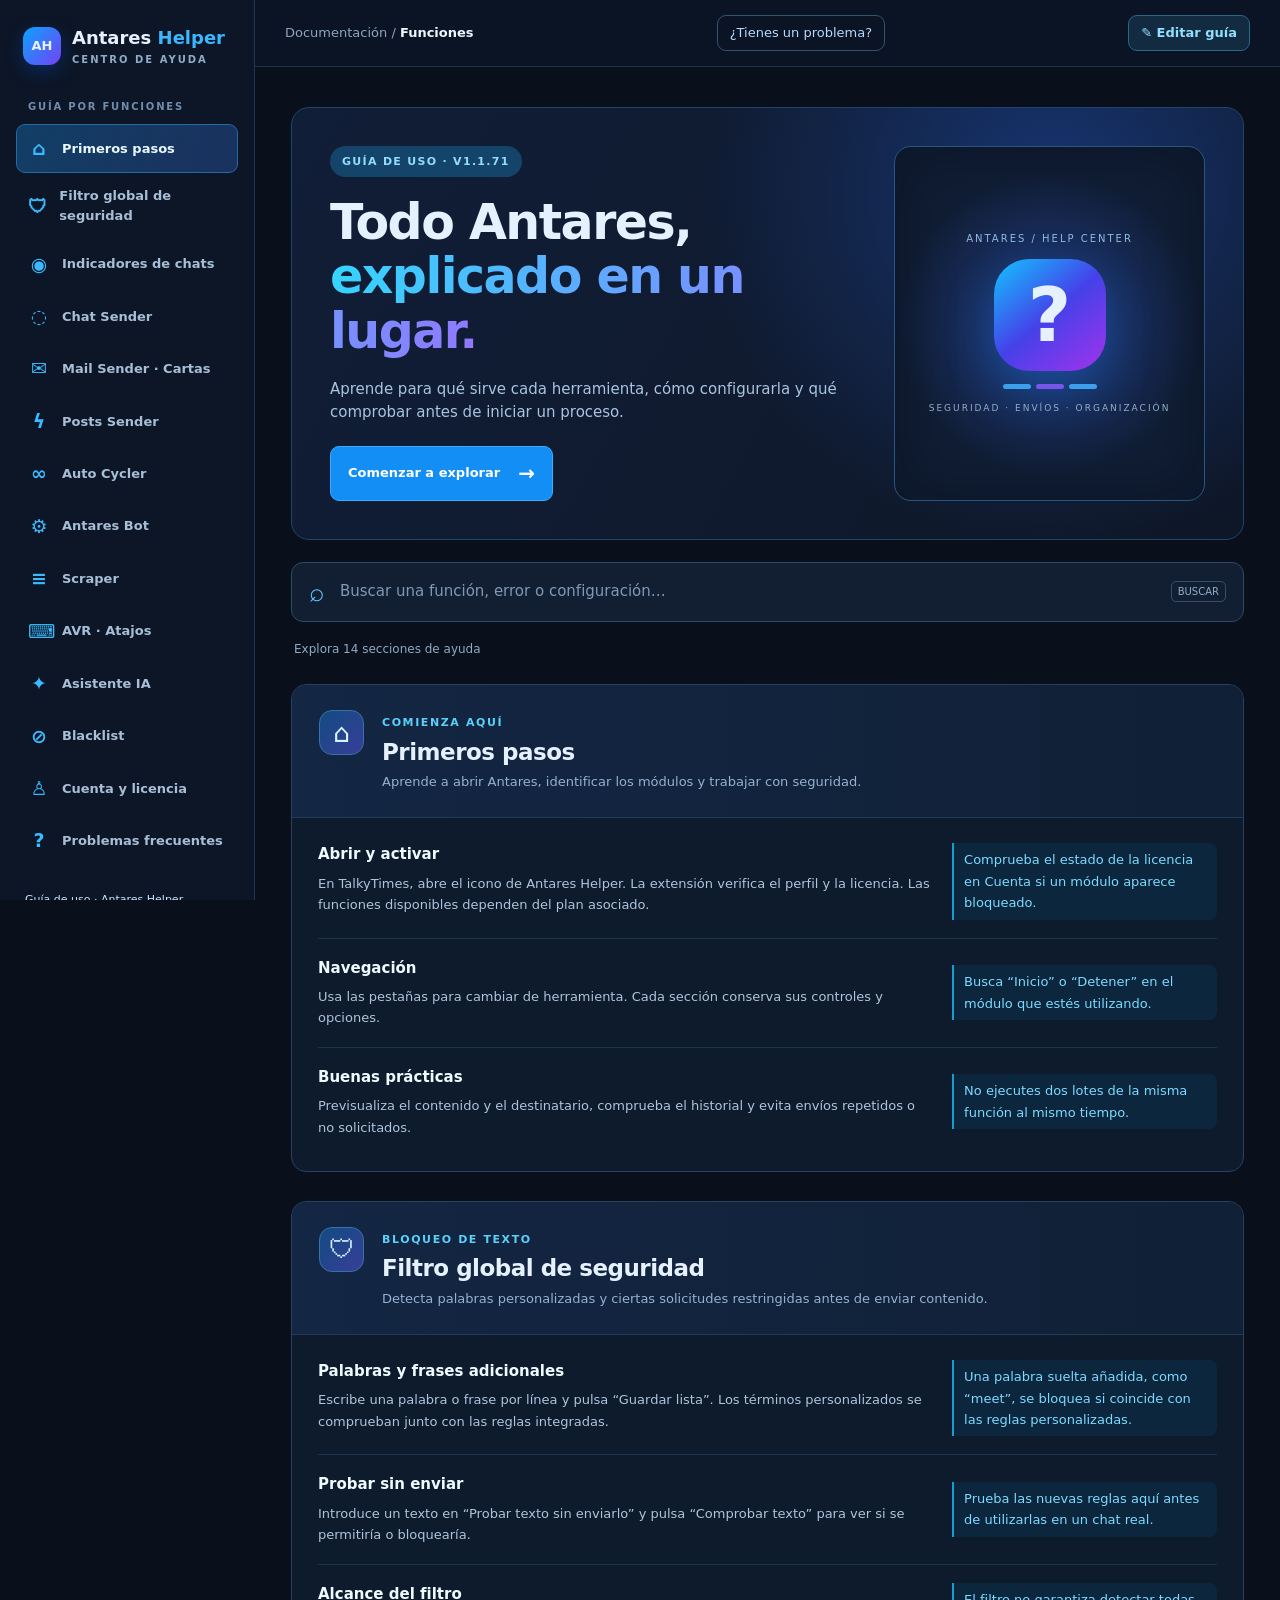
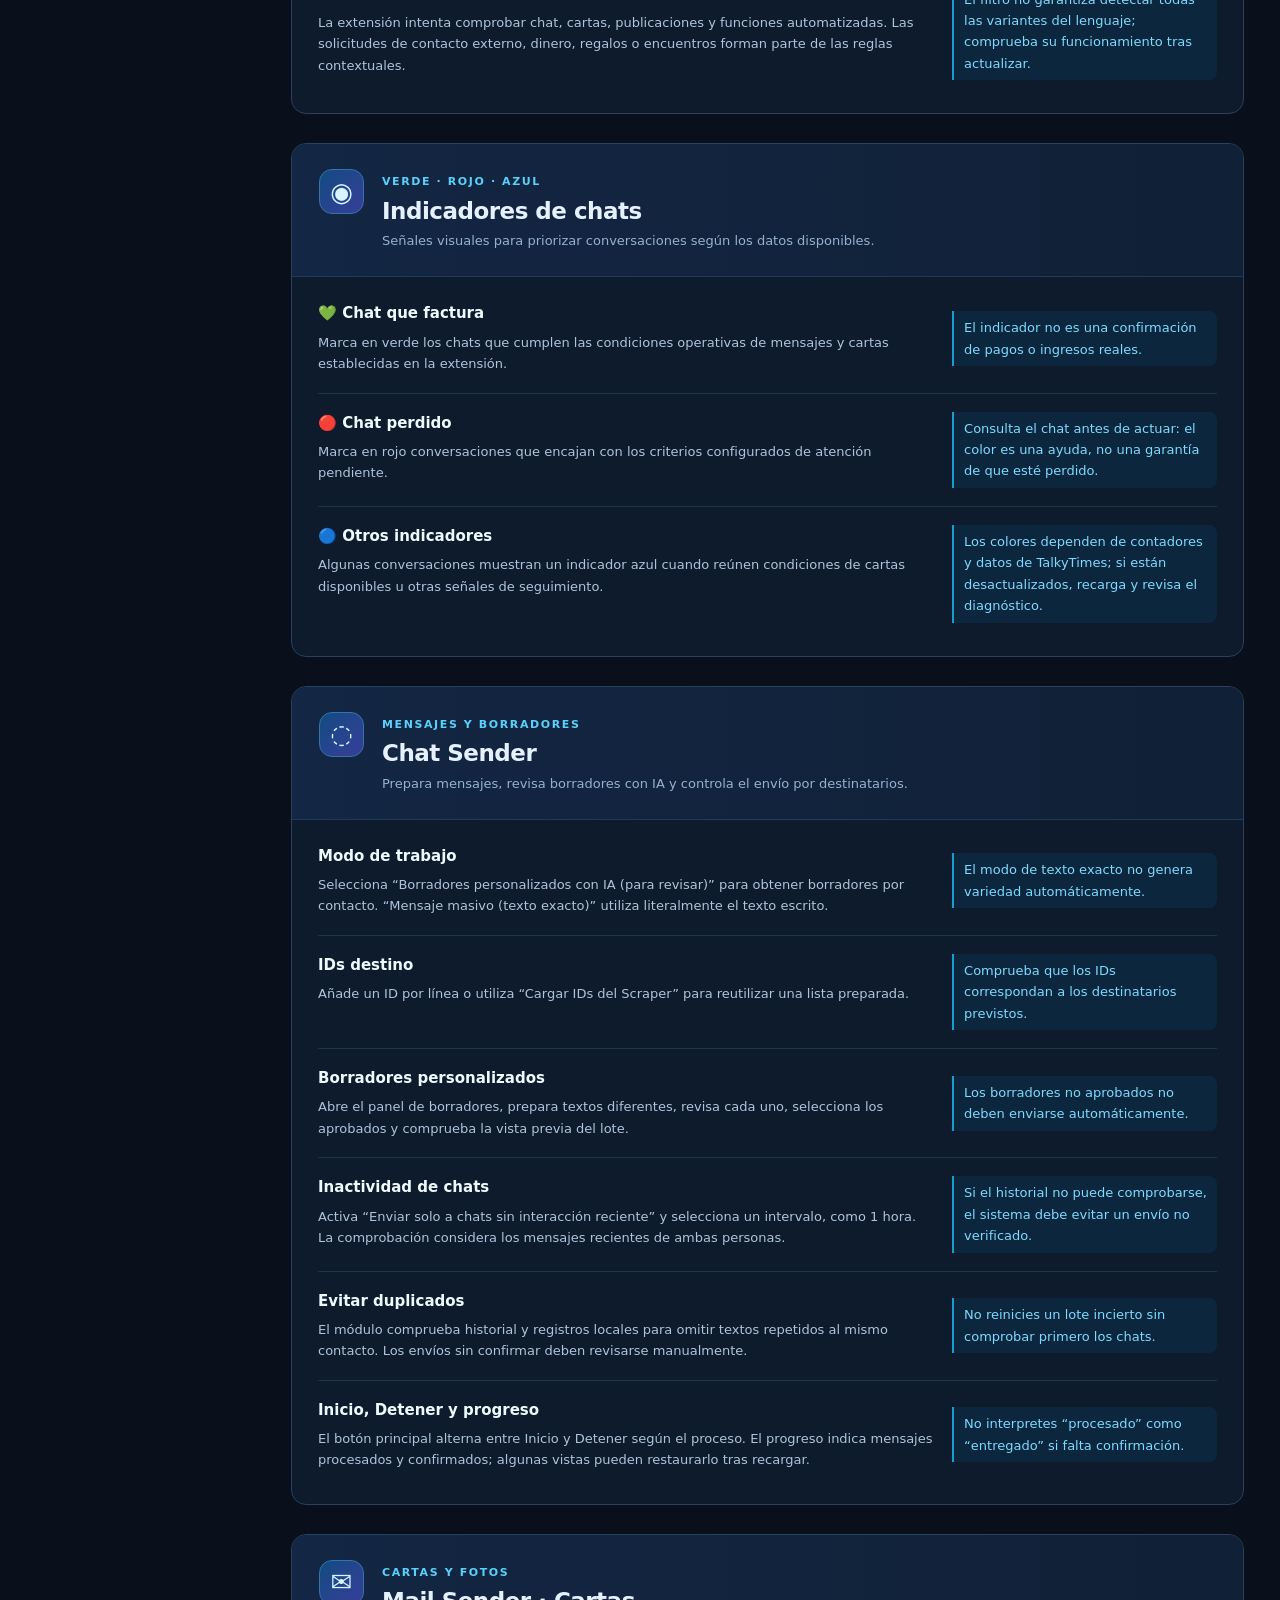
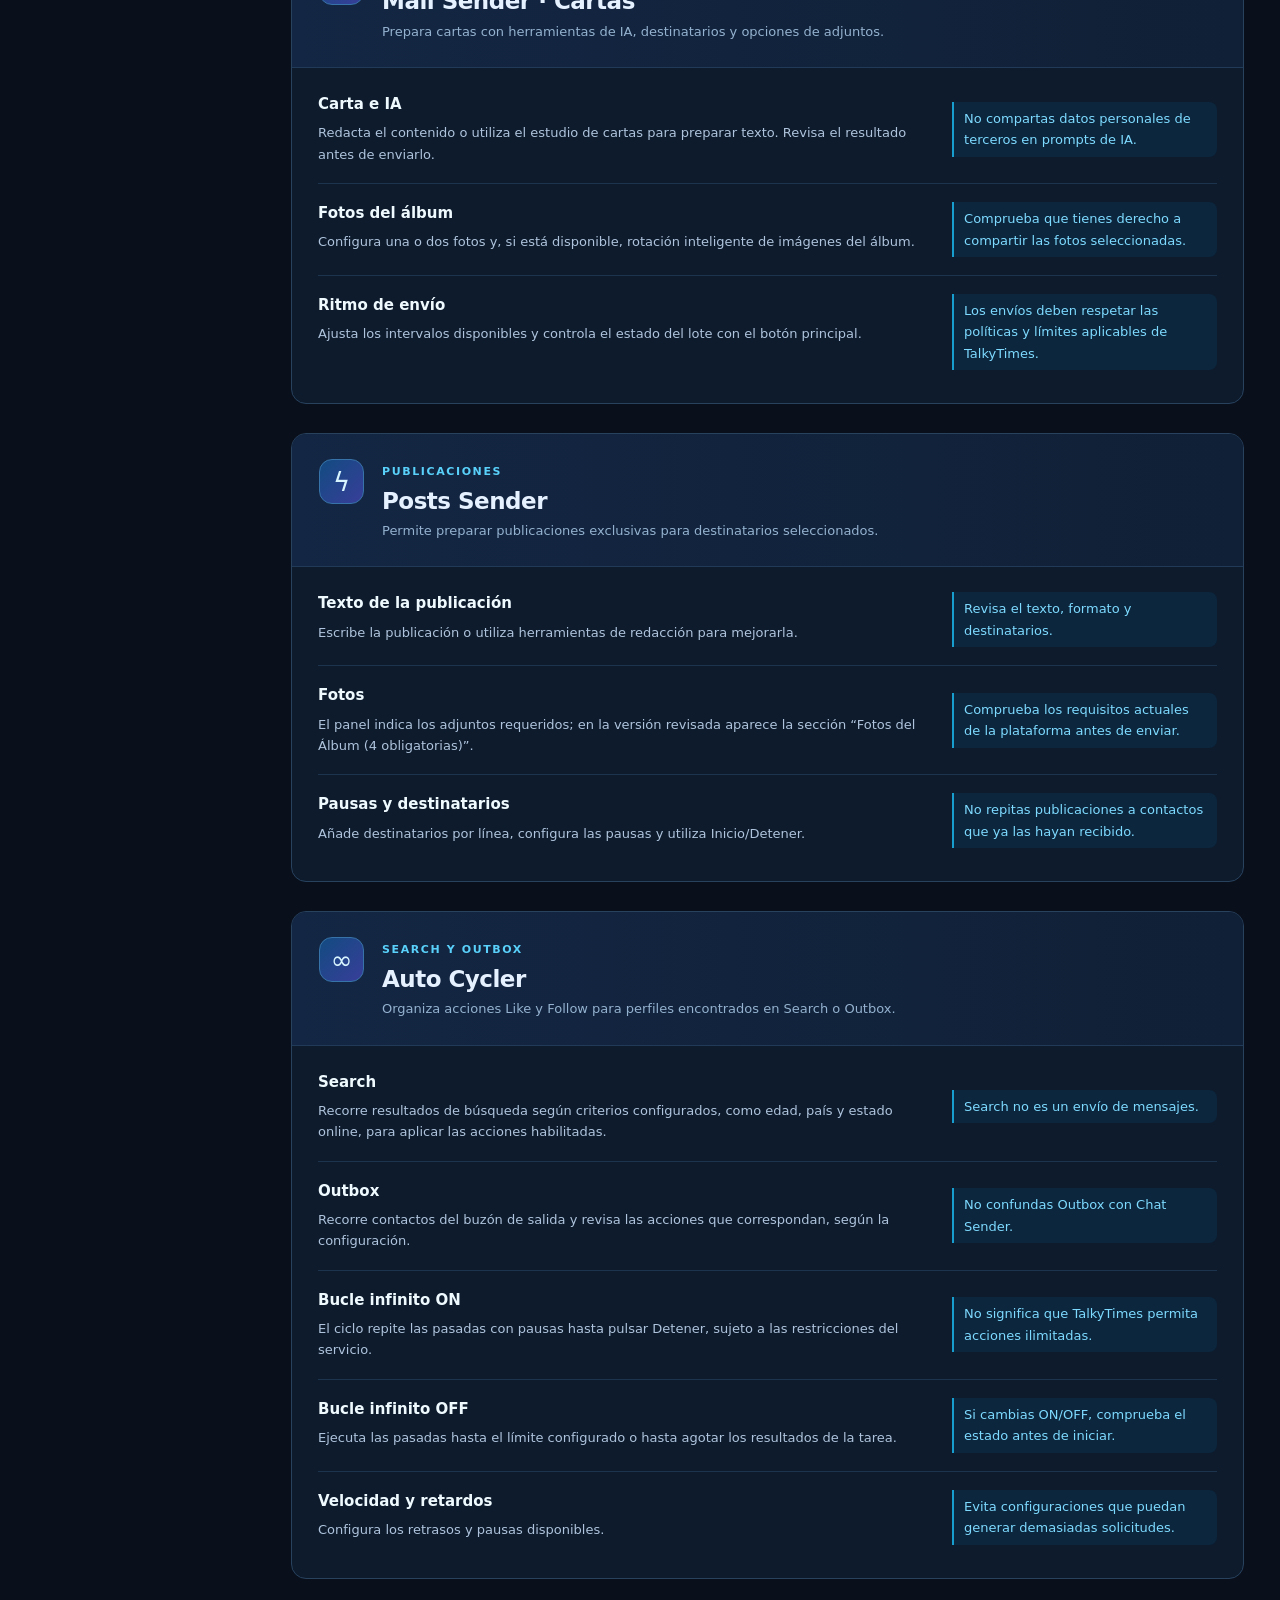
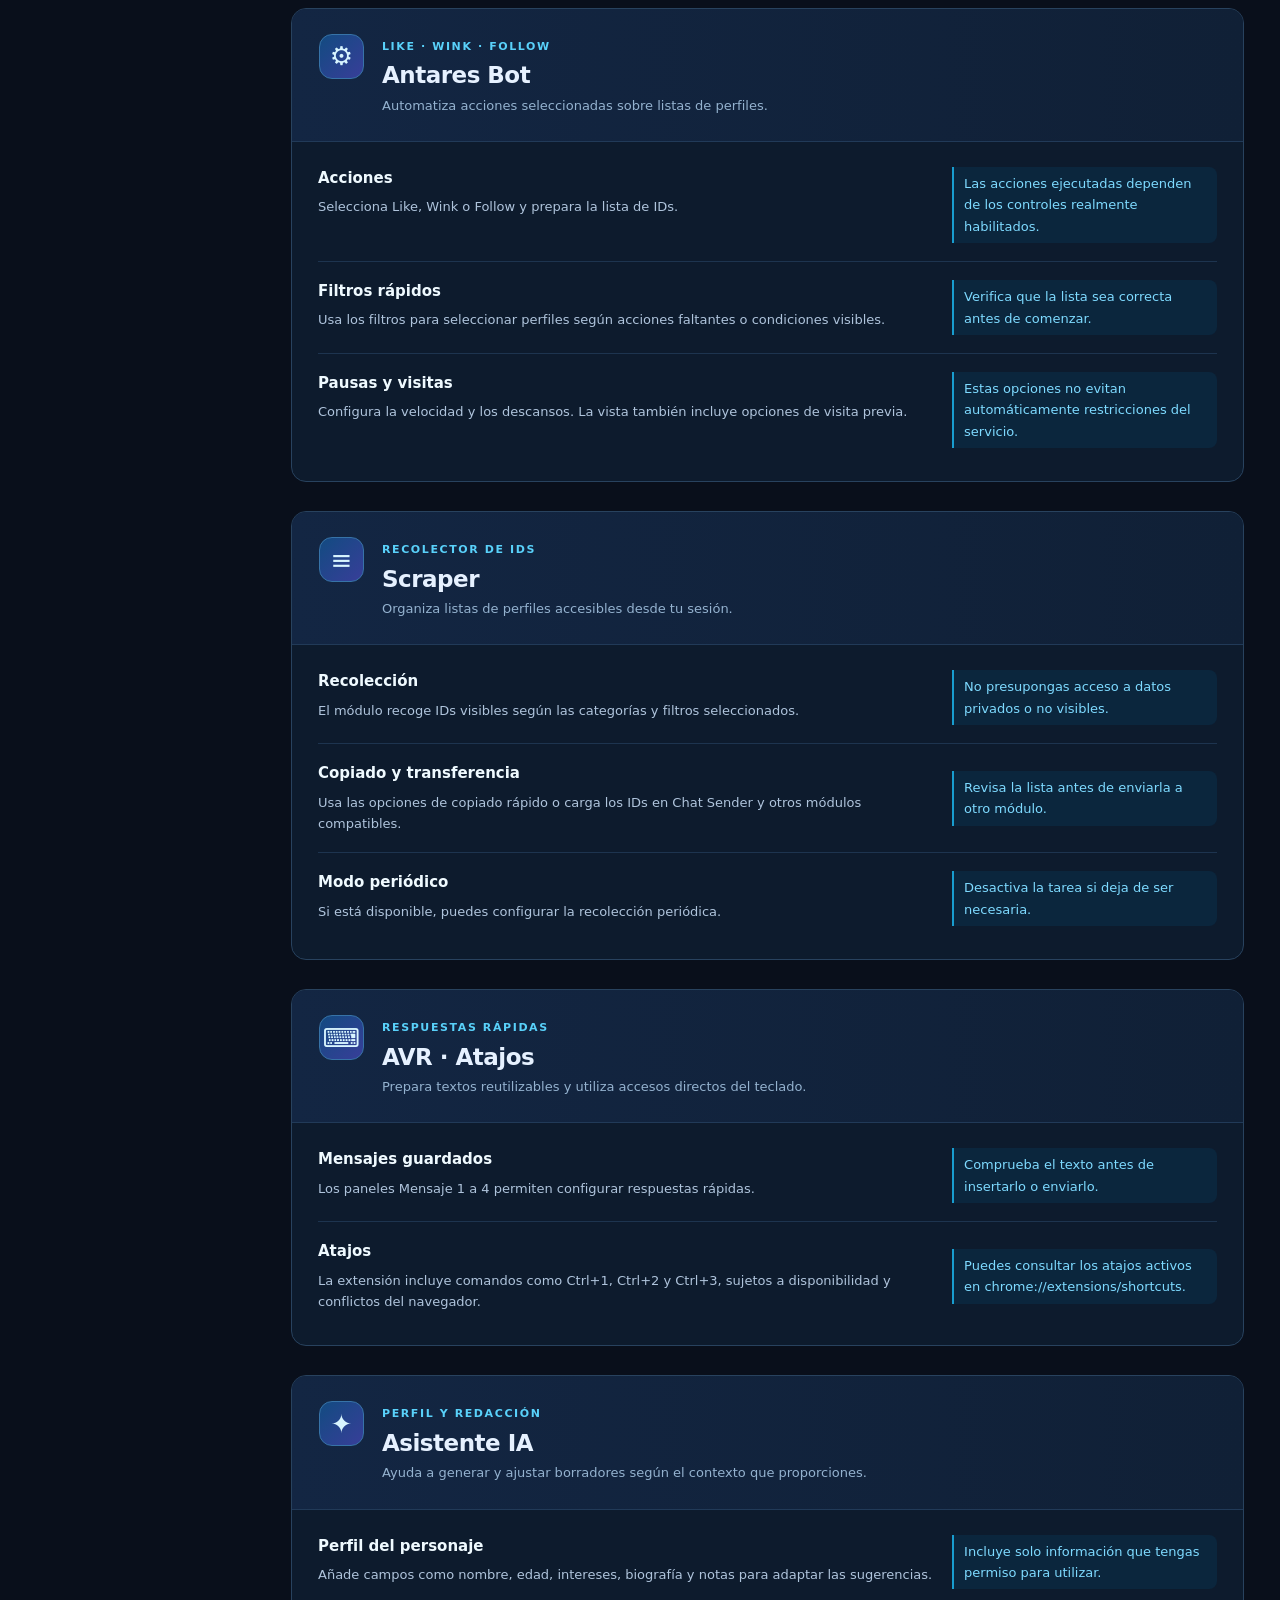
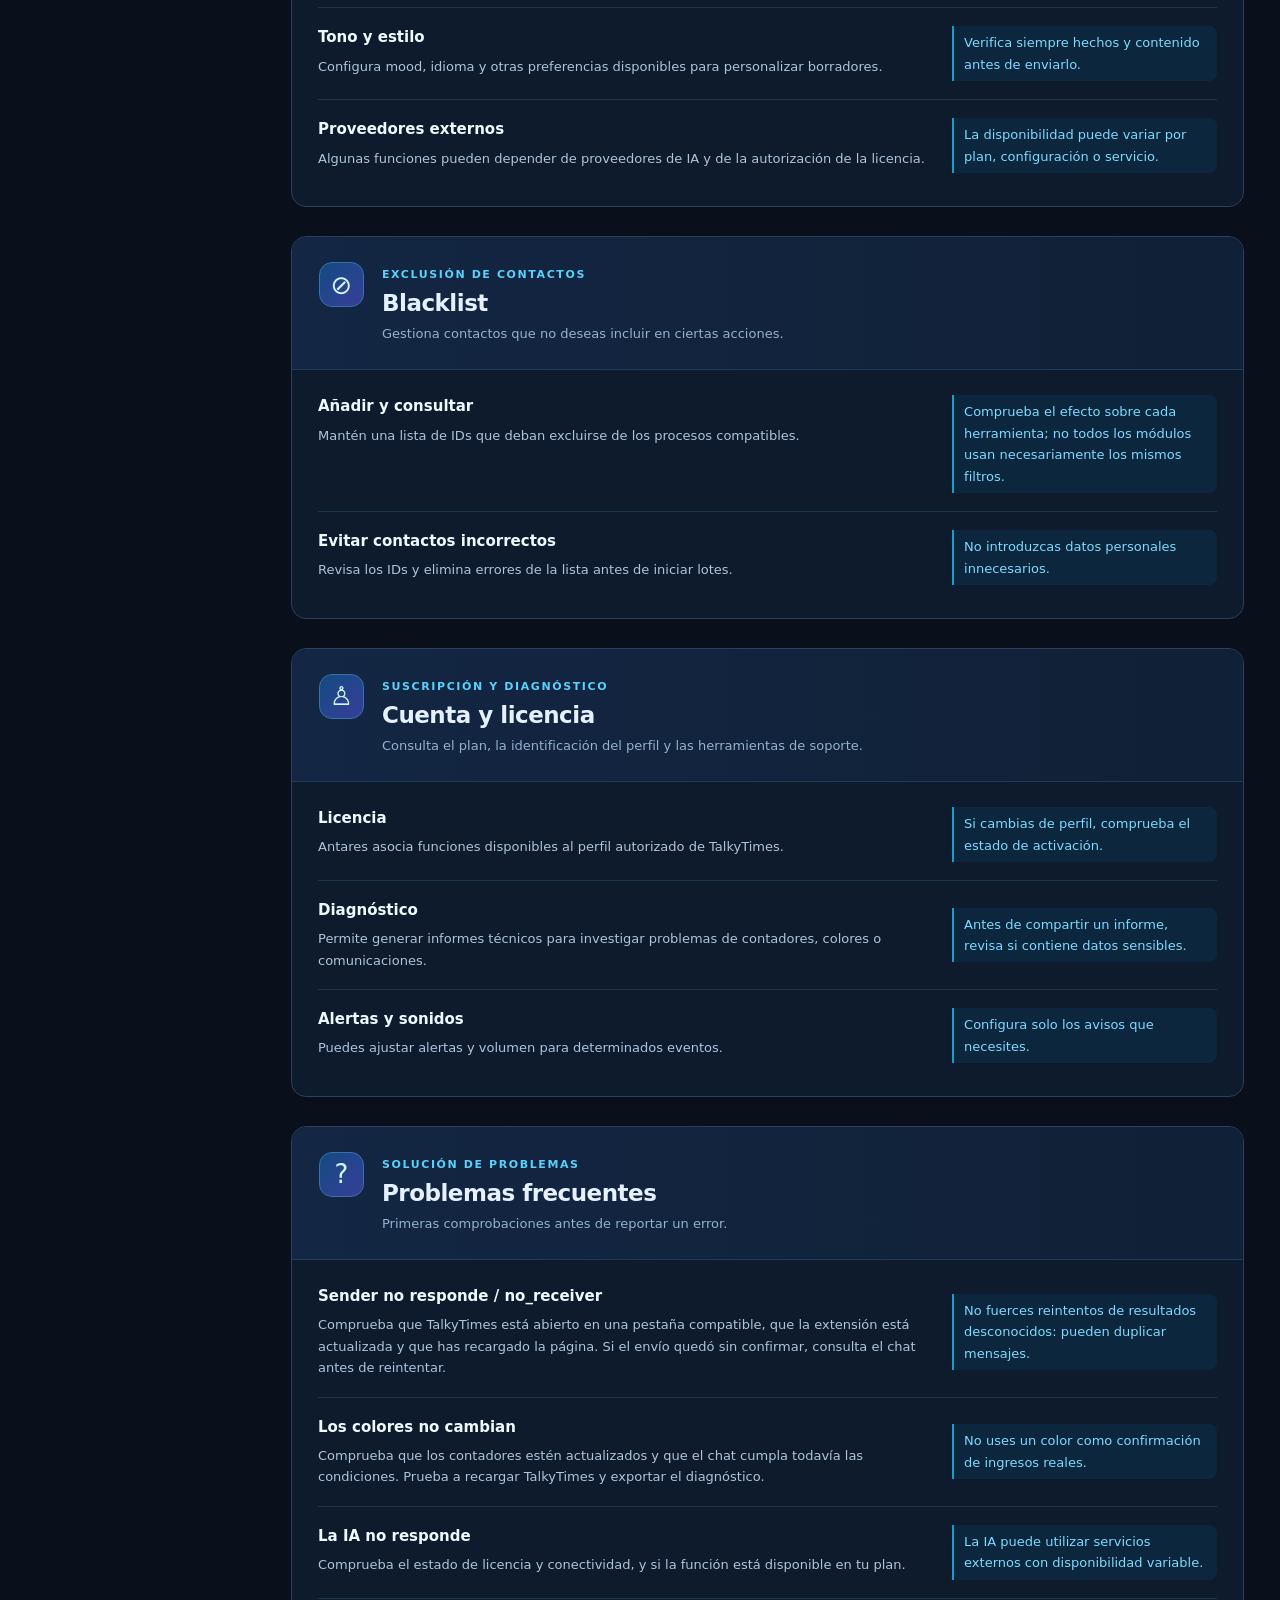
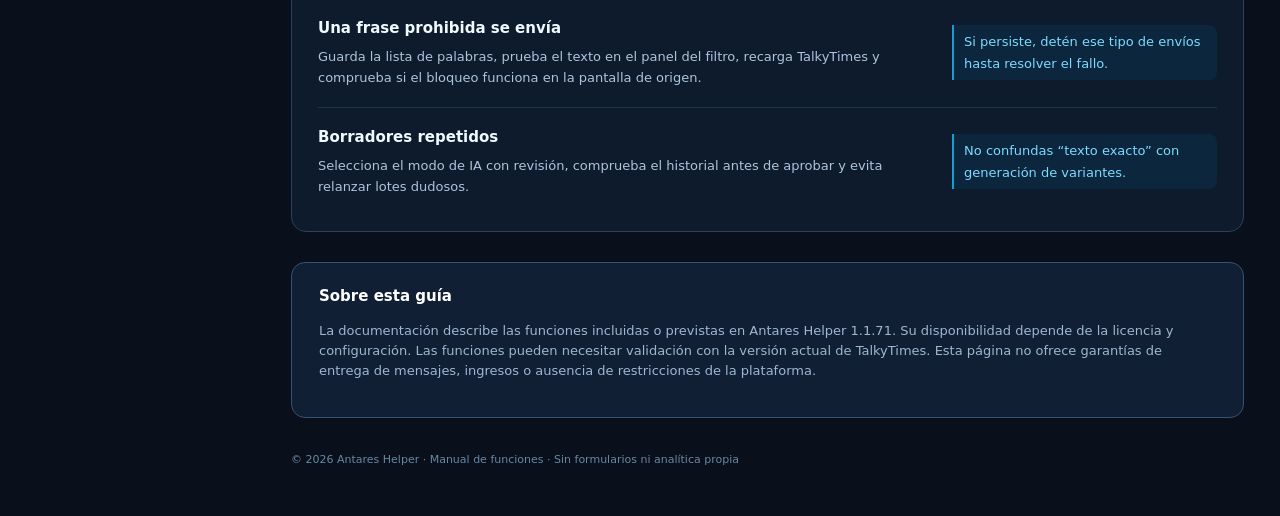
==== index.html @ 1b2d3983 "Add files via upload" ====
<!DOCTYPE html>

<html lang="es"><head><meta charset="utf-8"/><meta content="width=device-width, initial-scale=1" name="viewport"/>
<meta content="Guía de uso de Antares Helper: filtros, colores de chats, Chat Sender, cartas, publicaciones, Cycler, IA, atajos y solución de problemas." name="description"/>
<meta content="dark" name="color-scheme"/><title>Centro de Ayuda · Antares Helper</title><link href="styles.css" rel="stylesheet"/></head>
<body><div class="page-shell"><aside class="sidebar" id="sidebar"><div class="brand"><span class="logo">AH</span><div><strong>Antares <em>Helper</em></strong><small>CENTRO DE AYUDA</small></div></div>
<div class="side-head">GUÍA POR FUNCIONES</div><nav aria-label="Secciones de ayuda" id="navSections"></nav><div class="side-foot">Guía de uso · Antares Helper</div></aside>
<main class="main"><div class="topbar"><button aria-controls="sidebar" aria-expanded="false" aria-label="Abrir menú" class="mobile-nav" id="menuBtn">☰</button><div class="top-name">Documentación / <strong>Funciones</strong></div><a class="outline-link" href="#errores">¿Tienes un problema?</a><a class="edit-link" href="/admin/" title="Acceso para editores autorizados">✎ Editar guía</a></div>
<div class="inner"><div class="hero"><div class="hero-copy"><div class="pill" id="heroTag">GUÍA DE USO · V1.1.71</div><h1 id="heroHeading">Todo Antares,<span>explicado en un lugar.</span></h1><p id="heroSummary">Aprende para qué sirve cada herramienta, cómo configurarla y qué comprobar antes de iniciar un proceso.</p><a class="primary-link" href="#inicio">Comenzar a explorar <span>→</span></a></div><div aria-hidden="true" class="hero-design"><div class="visual-pill">ANTARES / HELP CENTER</div><div class="visual-symbol">?</div><div class="visual-grid"><i></i><i></i><i></i></div><div class="visual-foot">SEGURIDAD · ENVÍOS · ORGANIZACIÓN</div></div></div>
<div class="search-wrap"><span aria-hidden="true">⌕</span><input aria-label="Buscar contenido de ayuda" autocomplete="off" id="searchInput" placeholder="Buscar una función, error o configuración…" type="search"/><kbd>BUSCAR</kbd></div><div class="results-bar" id="resultBar">Cargando documentación…</div>
<div id="helpContent"></div><div class="empty" hidden="" id="emptyResults"><h2>Sin resultados</h2><p>Prueba otra palabra: “mensajes”, “borradores”, “verde”, “carta” o “filtro”.</p></div>
<div class="bottom-note"><strong>Sobre esta guía</strong><p>La documentación describe las funciones incluidas o previstas en Antares Helper 1.1.71. Su disponibilidad depende de la licencia y configuración. Las funciones pueden necesitar validación con la versión actual de TalkyTimes. Esta página no ofrece garantías de entrega de mensajes, ingresos o ausencia de restricciones de la plataforma.</p></div>
<section class="extension-only" hidden="" id="externalConfig"><h2>Configurar enlace web desde Antares</h2><p>Cuando publiques este sitio, pega su dirección HTTPS aquí. El botón «Ayuda» de la extensión abrirá ese sitio; si dejas el campo vacío, continuará abriendo esta guía integrada.</p>
<div class="config-row"><input aria-label="Dirección de ayuda externa" id="externalUrl" placeholder="https://nombre-del-sitio.netlify.app/" type="url"/><button id="saveExternalUrl">Guardar enlace</button></div><p class="config-msg" id="saveResult" role="status"></p></section>
<footer>© 2026 Antares Helper · Manual de funciones · Sin formularios ni analítica propia</footer></div></main></div>
<script src="app.js"></script></body></html>
---- styles.css ----
*{box-sizing:border-box}html{scroll-behavior:smooth}body{margin:0;background:#090f1b;color:#e6f1ff;font:15px/1.55 system-ui,-apple-system,Segoe UI,Arial,sans-serif}a{color:inherit;text-decoration:none}button,input{font:inherit}button{cursor:pointer}::selection{background:#1e73d5;color:#fff}.page-shell{display:grid;grid-template-columns:255px minmax(0,1fr);min-height:100vh}.sidebar{position:sticky;top:0;height:100vh;overflow-y:auto;background:#0c1626;border-right:1px solid #1e3752;display:flex;flex-direction:column;padding:24px 16px 16px;z-index:6}.brand{display:flex;align-items:center;gap:11px;margin-bottom:32px;padding:0 7px}.logo{display:grid;place-items:center;width:38px;height:38px;background:linear-gradient(130deg,#0aa3ff,#7442f4);border-radius:12px;font-weight:900;font-size:13px;box-shadow:0 6px 18px #015aff44}.brand strong{display:block;font-size:18px}.brand em{font-style:normal;color:#3ab7ff}.brand small{display:block;font-size:10px;letter-spacing:2px;color:#8eabc6;font-weight:800}.side-head{font-size:10px;letter-spacing:1.8px;color:#718cac;font-weight:750;margin:0 12px 9px}.sidebar nav{display:grid;gap:3px}.sidebar nav a{display:flex;align-items:center;gap:12px;padding:9px 11px;color:#a7bed6;border-radius:9px;font-size:13px;font-weight:600;border:1px solid transparent}.sidebar nav a:hover{background:#162b46;color:#e8f7ff}.sidebar nav a.active{color:#e9f8ff;background:linear-gradient(110deg,#123e65,#1a315e);border-color:#236ba4}.nav-icon{font-size:19px;display:inline-grid;place-items:center;width:22px;color:#3abbff}.side-foot{margin-top:auto;padding:24px 9px 0;color:#c6e7ff;font-size:11px}.side-foot small{color:#7691ac}.dot{display:inline-block;background:#0bd6a0;width:7px;height:7px;border-radius:50%;box-shadow:0 0 0 4px #0bd6a01b;margin-right:5px}.main{min-width:0}.topbar{height:67px;display:flex;align-items:center;justify-content:space-between;gap:12px;background:#0c1628c7;border-bottom:1px solid #1f354e;padding:0 30px;position:sticky;top:0;z-index:4;backdrop-filter:blur(12px);color:#8da6c0;font-size:13px}.topbar strong{color:#edf7ff}.outline-link{padding:7px 12px;border-radius:9px;border:1px solid #35536d;color:#b7d8ff}.outline-link:hover{border-color:#20aef5}.mobile-nav{display:none;background:#122943;border:1px solid #32638f;color:#fff;border-radius:9px;font-size:19px;padding:4px 12px}.inner{max-width:1100px;margin:auto;padding:40px 36px 48px}.hero{border:1px solid #1f466a;border-radius:18px;background:radial-gradient(circle at 80% 20%,#173571,transparent 42%),linear-gradient(120deg,#111e37,#0e1728);padding:38px;display:grid;grid-template-columns:1.4fr .8fr;gap:20px;min-height:290px;overflow:hidden}.pill{display:inline-block;background:#14446a;color:#92dcff;font-size:11px;letter-spacing:1.3px;font-weight:800;border-radius:30px;padding:7px 12px}.hero h1{font-size:clamp(32px,4.2vw,49px);line-height:1.11;letter-spacing:-1.5px;margin:19px 0}.hero h1 span{background:linear-gradient(100deg,#34d5ff,#9078ff);background-clip:text;color:transparent}.hero p{color:#a8c4df;max-width:540px;font-size:15px;margin-bottom:21px}.primary-link{display:inline-flex;gap:18px;align-items:center;background:#138ef4;border:1px solid #38adff;border-radius:9px;color:#fff;padding:11px 17px;font-weight:750;font-size:13px}.primary-link:hover{background:#2677e7}.primary-link span{font-size:20px}.hero-design{align-self:stretch;border:1px solid #275680;border-radius:17px;background:radial-gradient(circle at 50% 50%,#213e87,transparent 65%),#101d34;display:flex;align-items:center;justify-content:center;flex-direction:column;gap:13px;box-shadow:inset 0 0 60px #02060c55}.visual-pill{font-size:10px;letter-spacing:2px;color:#8dbce5}.visual-symbol{width:112px;height:112px;display:grid;place-items:center;border-radius:35px;background:linear-gradient(140deg,#12c4ff,#4541e9,#a233ec);font-size:75px;font-weight:900;line-height:1;box-shadow:0 20px 50px #177bef55}.visual-grid{display:flex;gap:5px}.visual-grid i{display:block;height:5px;width:28px;background:#3d9feb;border-radius:6px}.visual-grid i:nth-child(2){background:#7855ea}.visual-foot{color:#95afc9;font-size:9px;letter-spacing:2px}.search-wrap{height:60px;display:flex;align-items:center;gap:13px;background:#121f33;border:1px solid #2a4b6a;border-radius:12px;margin-top:22px;padding:0 17px}.search-wrap span{font-size:26px;color:#5bc7ff}.search-wrap input{flex:1;min-width:0;background:transparent;border:0;outline:0;color:#fff}.search-wrap input::placeholder{color:#7f98b5}.search-wrap kbd{border:1px solid #32506c;border-radius:5px;padding:4px 6px;color:#90acc9;font:10px system-ui}.results-bar{padding:18px 3px 7px;color:#8faac4;font-size:12px}.topic{scroll-margin-top:87px;border:1px solid #28425e;background:#0d1b2d;border-radius:15px;margin:19px 0 29px;overflow:hidden}.topic-header{display:flex;align-items:flex-start;gap:18px;border-bottom:1px solid #213a58;padding:25px 27px;background:linear-gradient(90deg,#132643,#102036)}.topic-symbol{display:grid;place-items:center;width:45px;height:45px;flex:0 0 45px;background:linear-gradient(135deg,#124b81,#383e99);border:1px solid #3773a8;border-radius:13px;font-size:26px;color:#d8f5ff}.eyebrow{font-size:11px;letter-spacing:1.6px;color:#59d1fa;font-weight:850;text-transform:uppercase}.topic h2{font-size:23px;line-height:1.25;margin:4px 0 6px;letter-spacing:-.5px}.topic-header p{margin:0;color:#94b2cf;font-size:13px}.feature-list{padding:7px 26px 15px}.feature{display:grid;grid-template-columns:minmax(0,1fr) minmax(165px,.43fr);gap:18px;padding:18px 0;border-bottom:1px solid #1d344f}.feature:last-child{border-bottom:0}.feature h3{margin:0 0 6px;font-size:15px;color:#effaff}.feature p{margin:0;color:#afc4dc;font-size:13px;line-height:1.65}.feature aside{border-left:2px solid #189dcf;padding:6px 10px;background:#0b263d;color:#7edaff;border-radius:0 8px 8px 0;font-size:12px;align-self:center}.bottom-note,.extension-only{padding:22px 27px;border:1px solid #365273;background:#101f34;border-radius:14px;margin-top:30px}.bottom-note strong{color:#fff}.bottom-note p,.extension-only p{color:#9db7d0;font-size:13px}.extension-only h2{font-size:20px;margin:0}.config-row{display:flex;gap:10px}.config-row input{background:#071527;color:#e9f4ff;border:1px solid #48617f;border-radius:9px;padding:11px;min-width:0;flex:1}.config-row button{background:#168eef;border:0;border-radius:9px;padding:11px 15px;color:#fff;font-weight:750}.config-msg{min-height:20px}footer{color:#6988a5;font-size:11px;padding-top:33px}.empty{margin:25px 0;padding:35px;border:1px dashed #426281;border-radius:14px;color:#abcee8}.empty h2{margin-top:0}.topic[hidden],#emptyResults[hidden],.extension-only[hidden]{display:none!important}@media(max-width:900px){.page-shell{grid-template-columns:210px minmax(0,1fr)}.inner{padding:26px 22px}.hero{padding:28px;grid-template-columns:1fr}.hero-design{display:none}.feature{grid-template-columns:1fr;gap:8px}.feature aside{max-width:none}}@media(max-width:650px){.page-shell{display:block}.sidebar{position:fixed;left:-280px;width:255px;transition:left .2s;box-shadow:20px 0 50px #0008}.sidebar.open{left:0}.mobile-nav{display:block}.topbar{padding:0 14px;height:59px}.top-name{font-size:12px}.outline-link{font-size:11px;padding:6px}.inner{padding:16px 13px}.hero{padding:26px 21px;min-height:0}.hero h1{letter-spacing:-1px}.topic-header{padding:20px 16px}.feature-list{padding:5px 16px 12px}.search-wrap kbd{display:none}.topic{scroll-margin-top:67px}.config-row{flex-direction:column}}
/* Centro de Ayuda con contenido editable */
.edit-link{border:1px solid #2a6688;background:#132b40;border-radius:9px;padding:7px 12px;color:#91e0ff;font-weight:700;white-space:nowrap}.edit-link:hover{background:#20557a}.richtext>p{margin:0 0 7px!important}.richtext>p:last-child{margin-bottom:0!important}.richtext ul{padding-left:18px;color:#b7cce3;font-size:13px}.feature aside p{color:inherit!important;margin:0}.feature-image,.inline-img{max-width:100%;height:auto;max-height:360px;object-fit:contain;border-radius:9px;margin:12px 0 0;border:1px solid #29485e}.inline-img{display:block}.content-link{color:#51caff;text-decoration:underline;text-underline-offset:3px}.load-error{border:1px solid #a24c4c;border-radius:9px;color:#ffb5b5;padding:18px}.side-foot{line-height:1.8}@media(max-width:650px){.edit-link{font-size:11px;padding:6px 8px}}
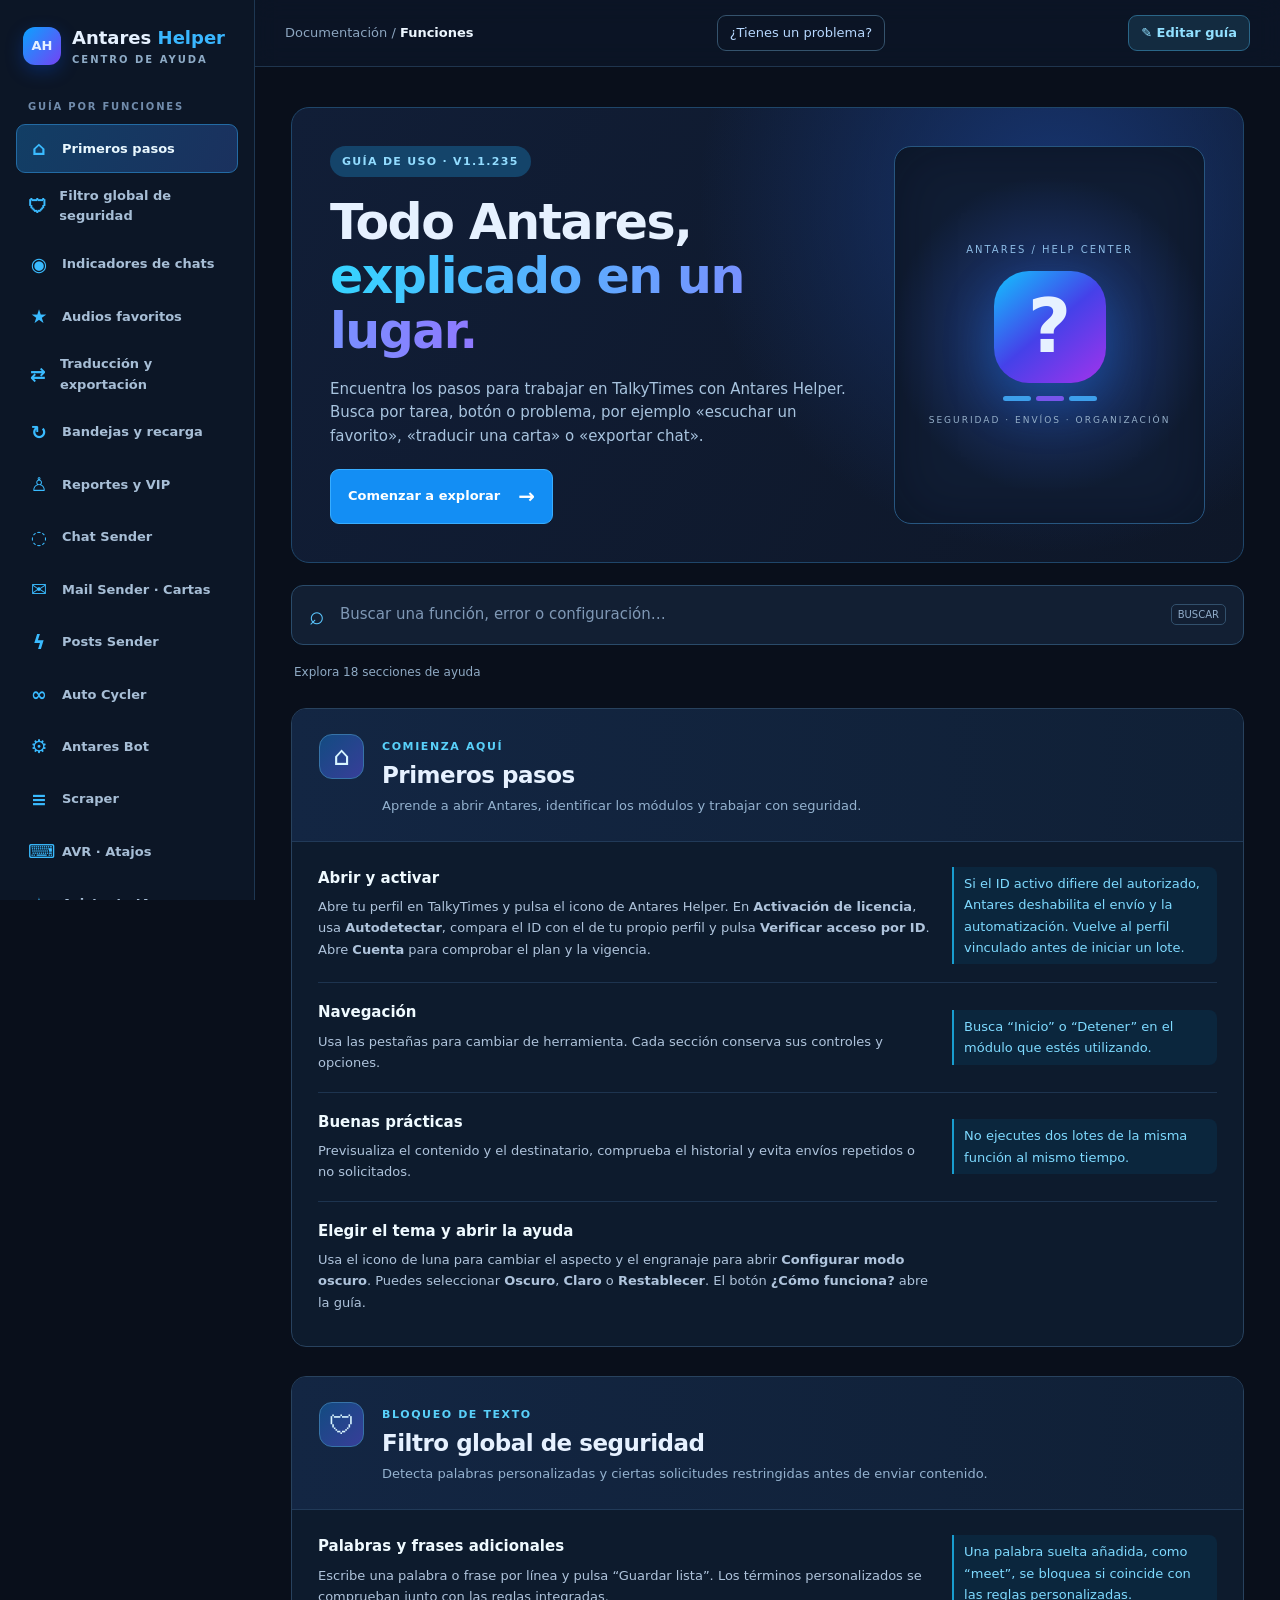
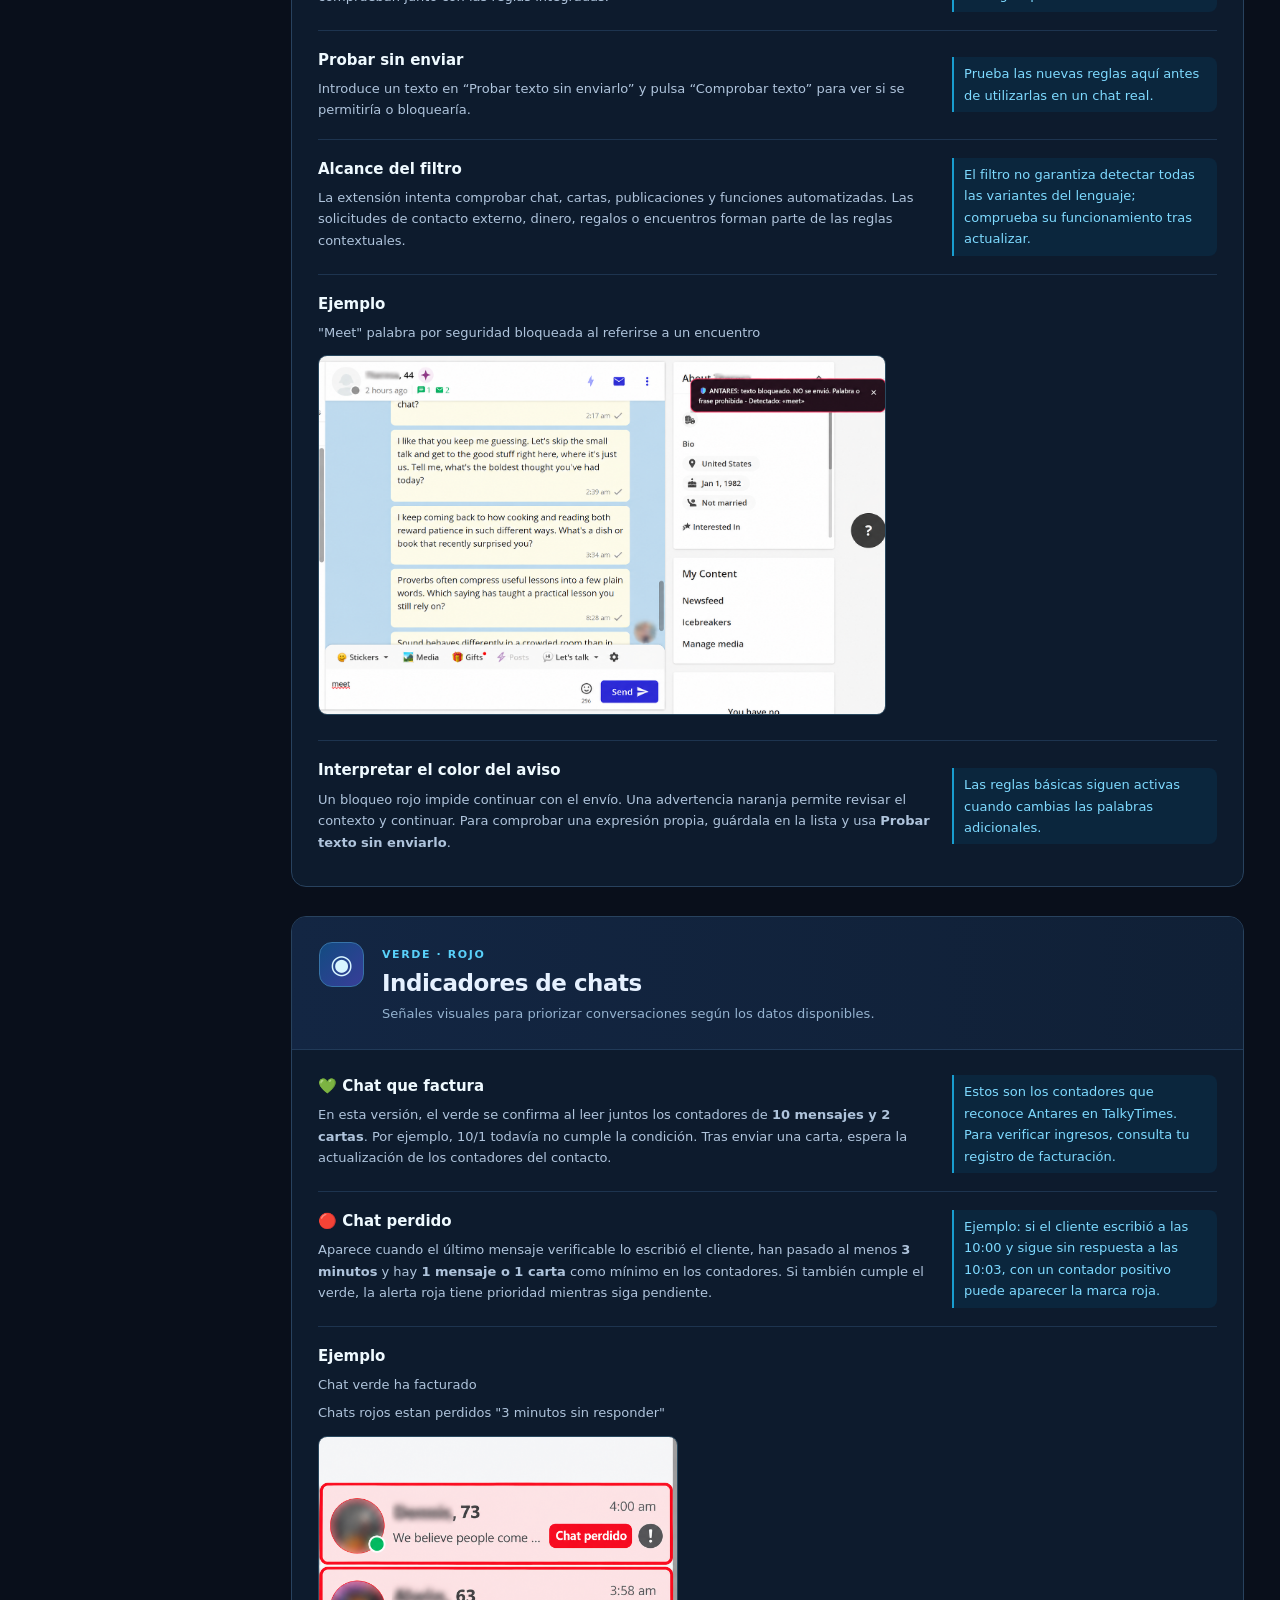
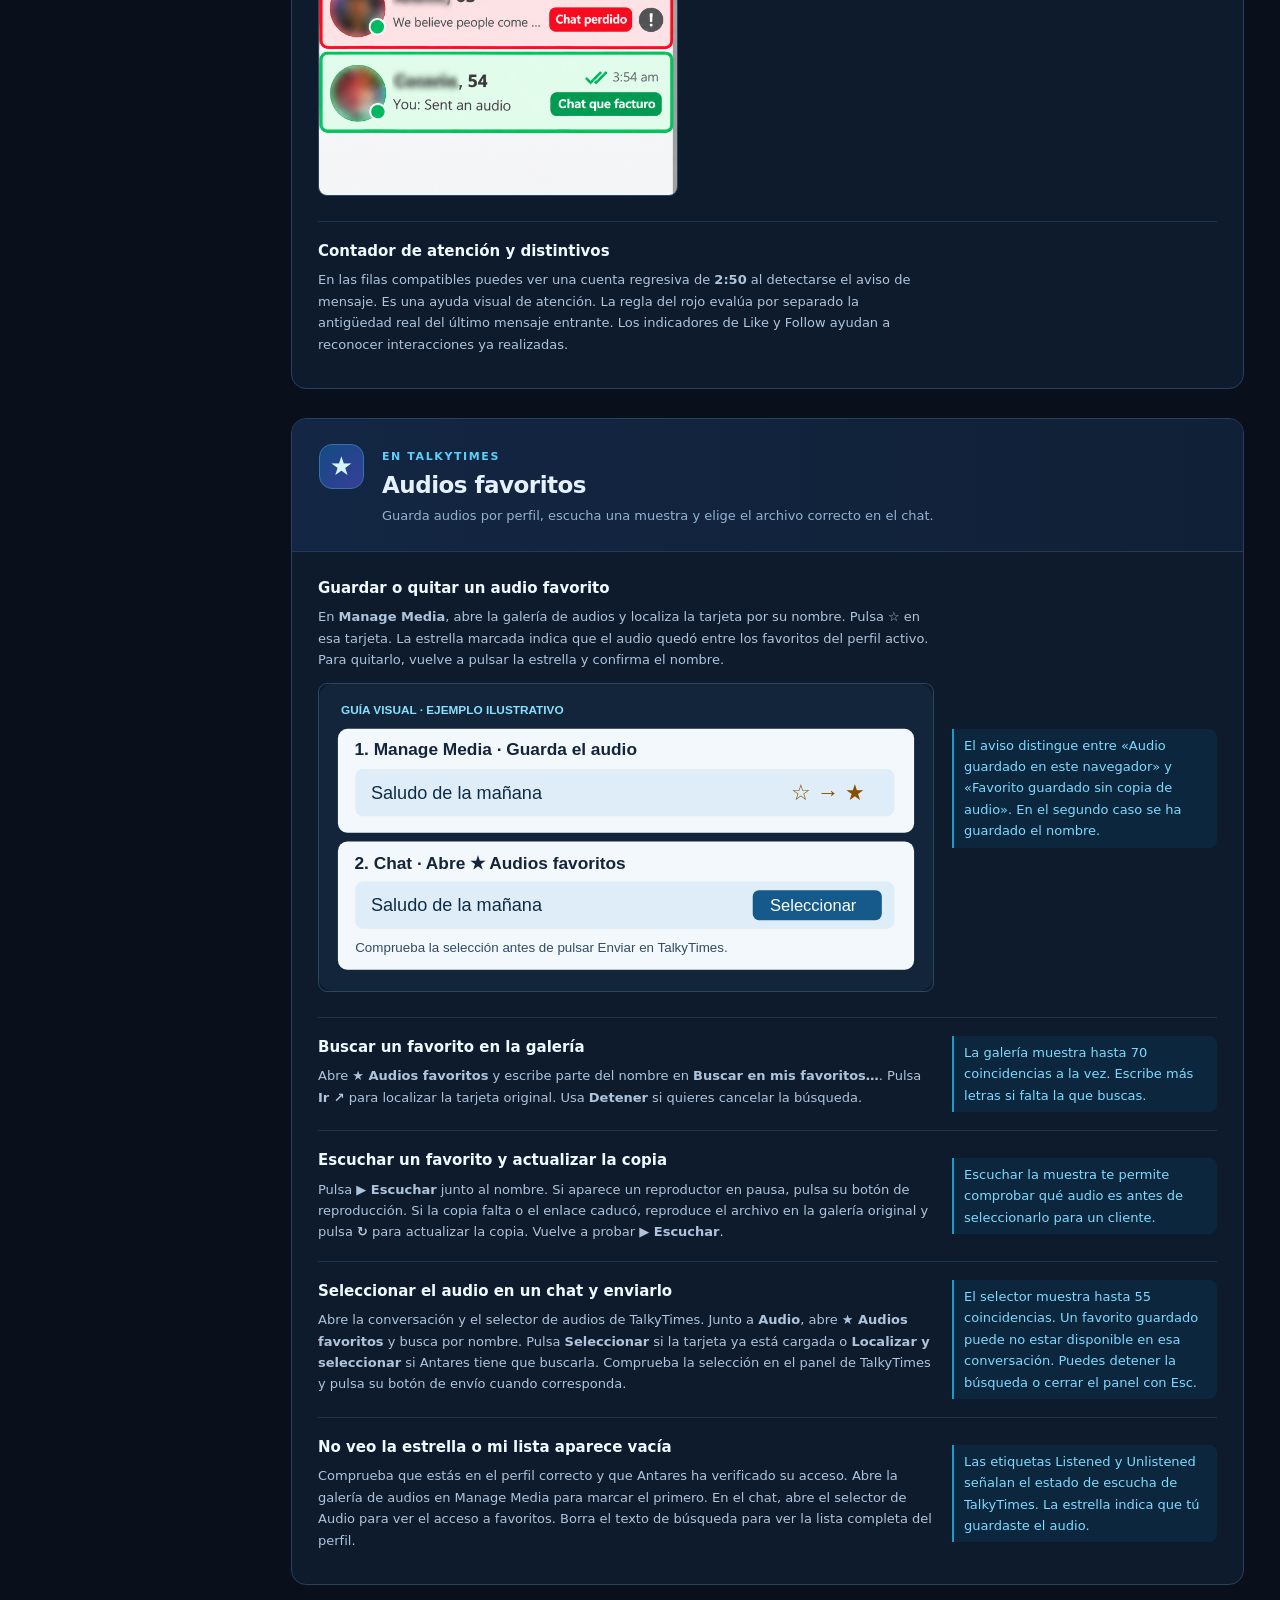
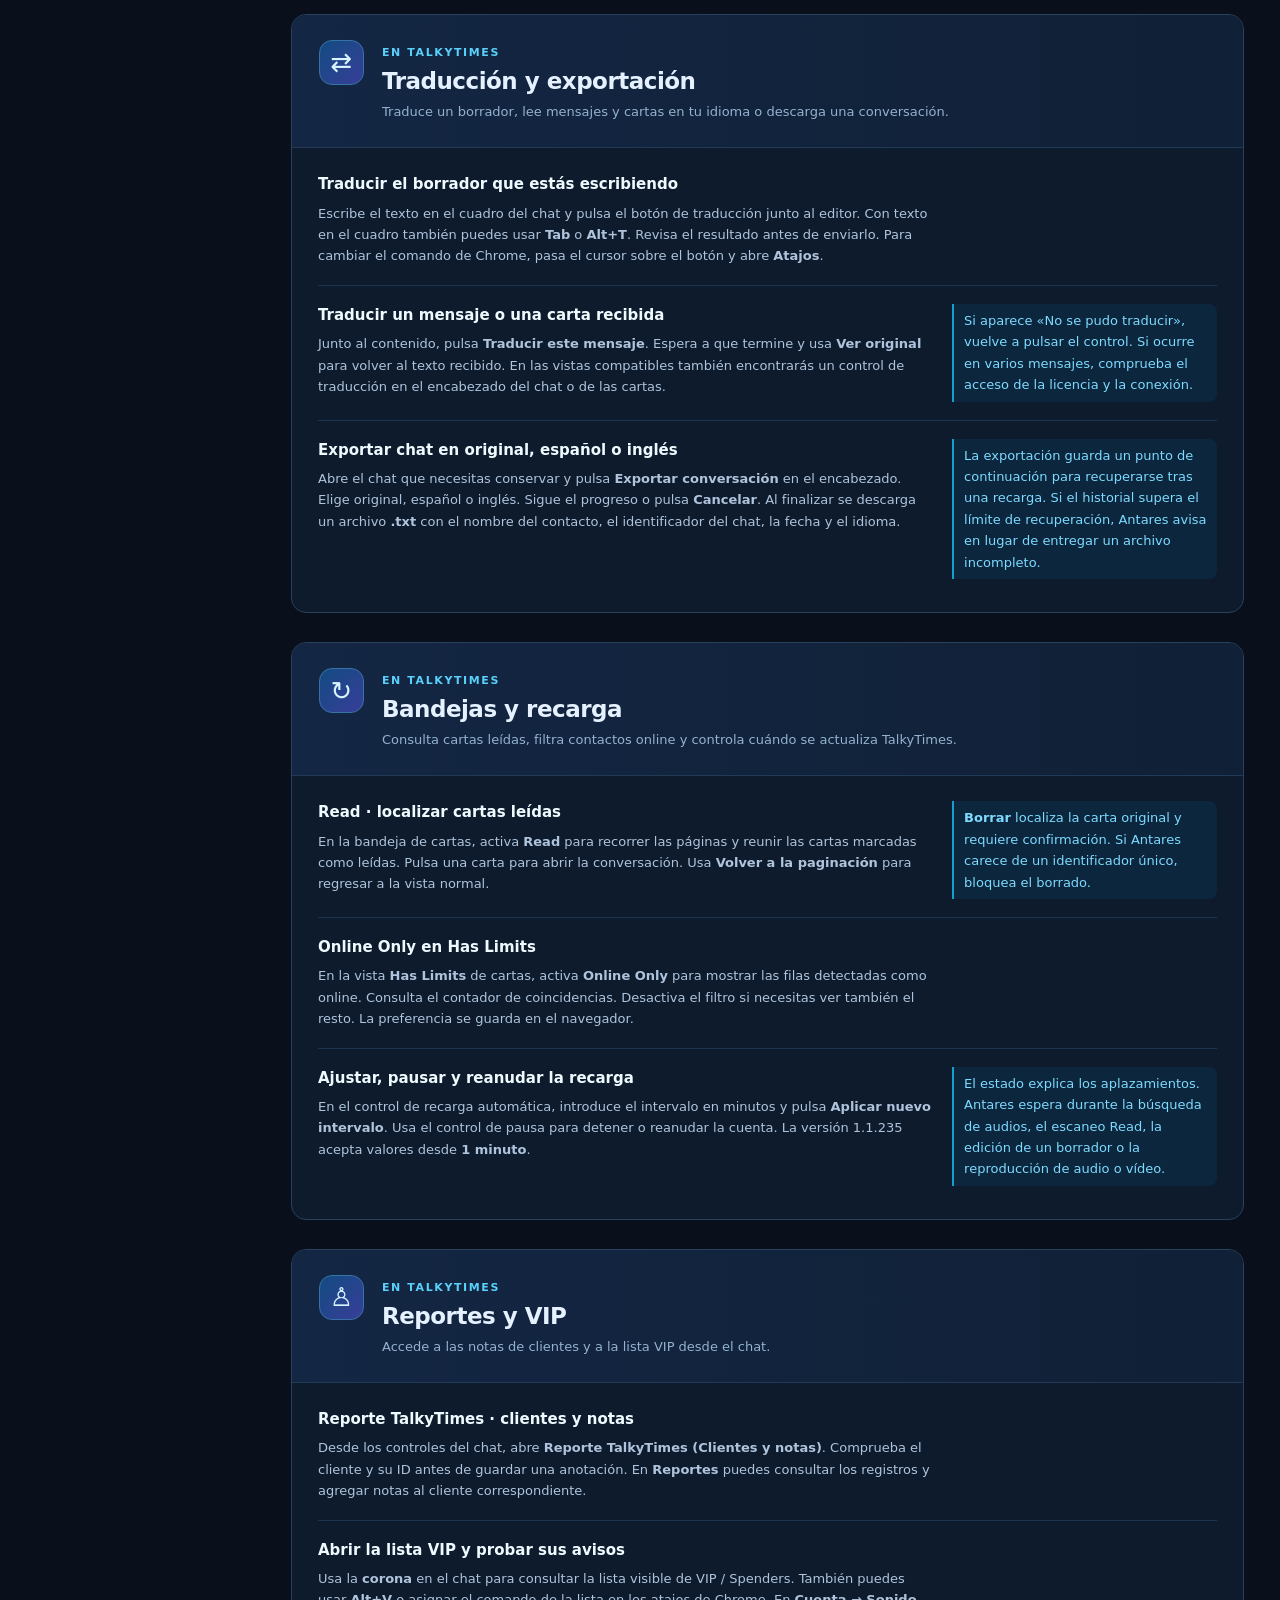
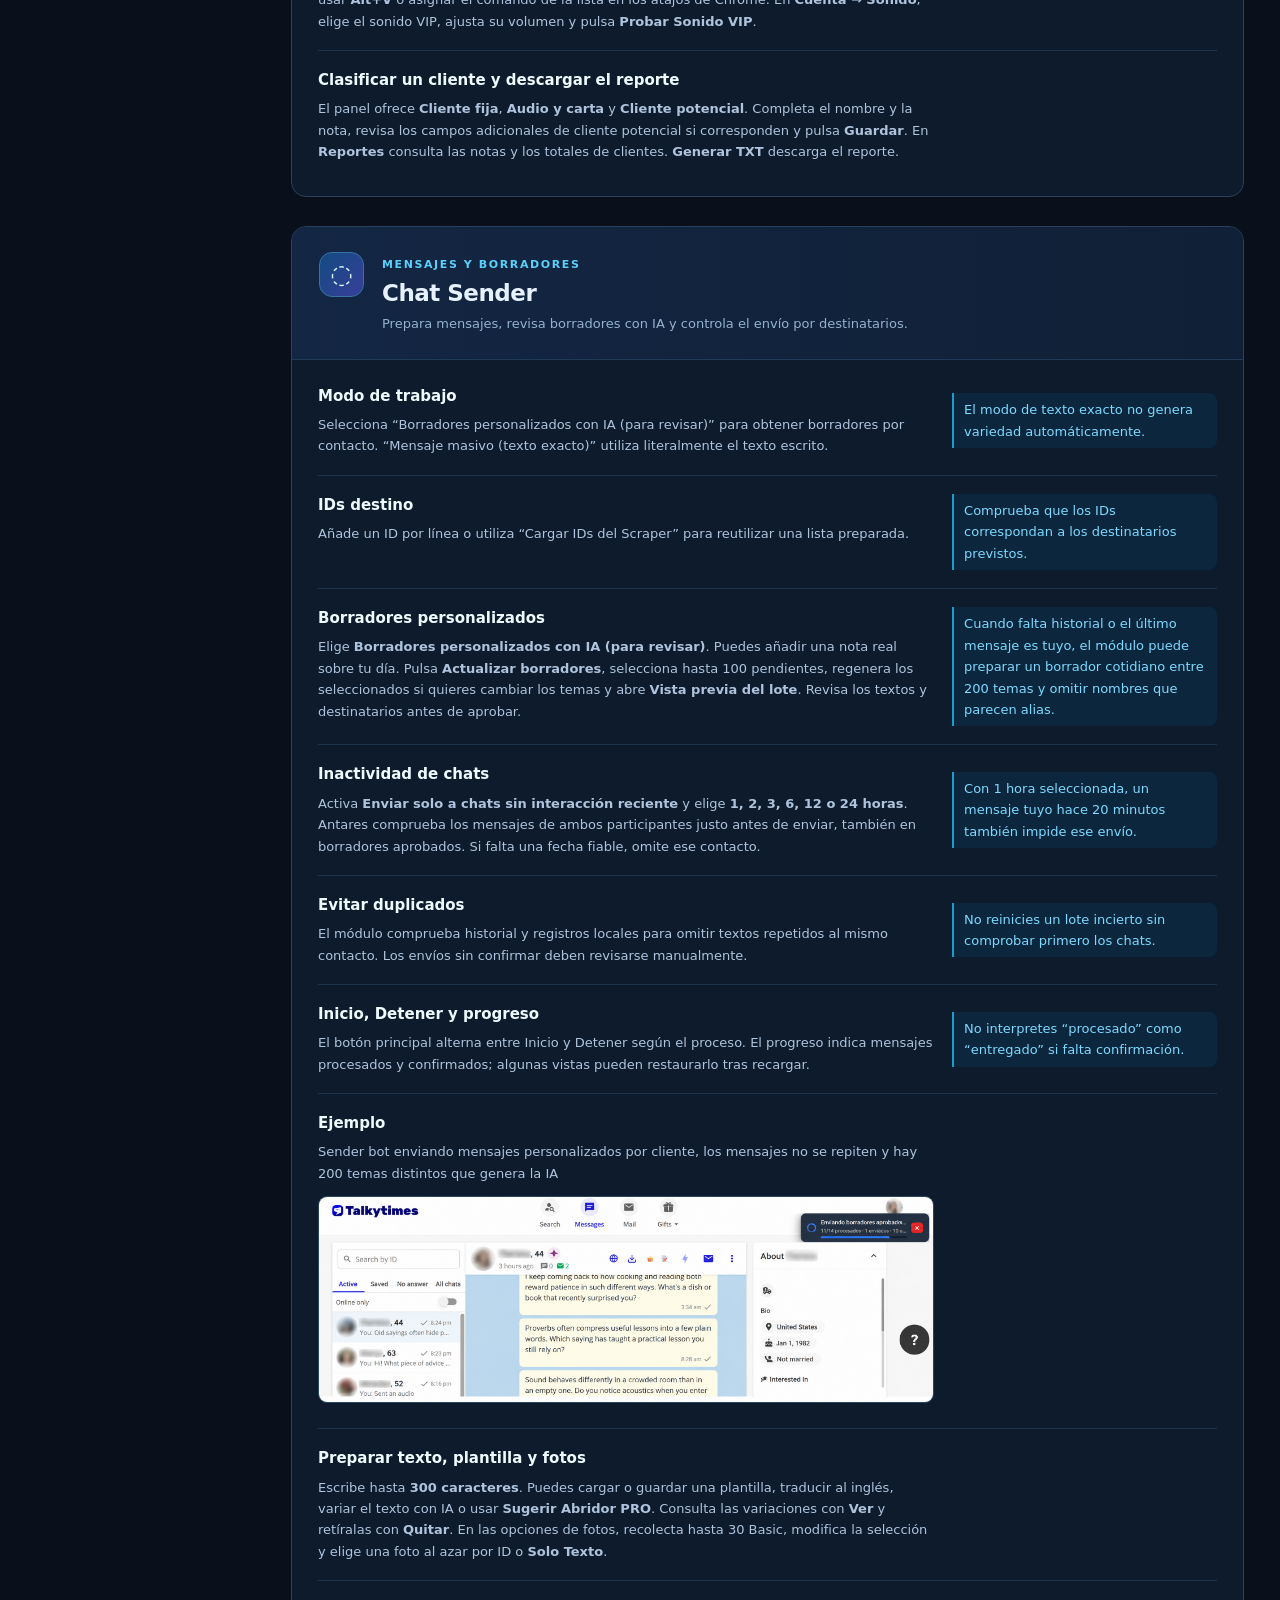
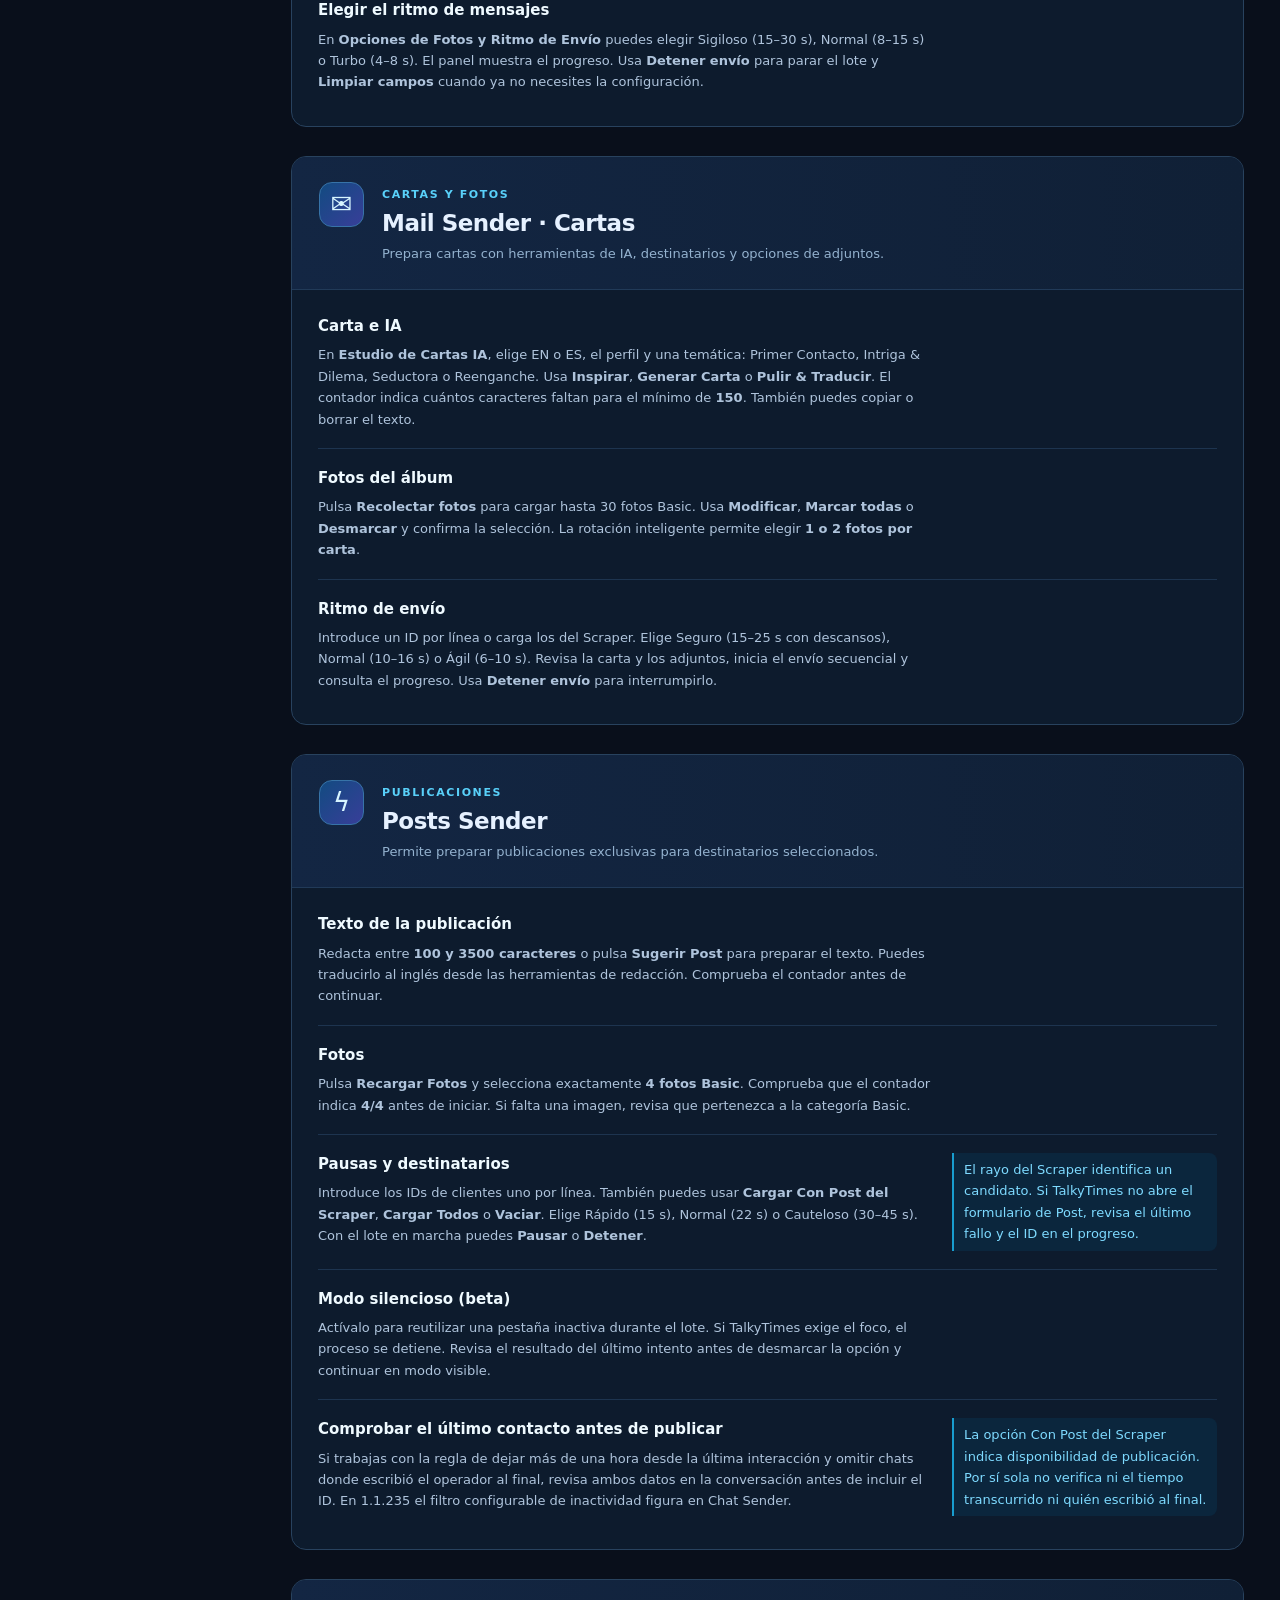
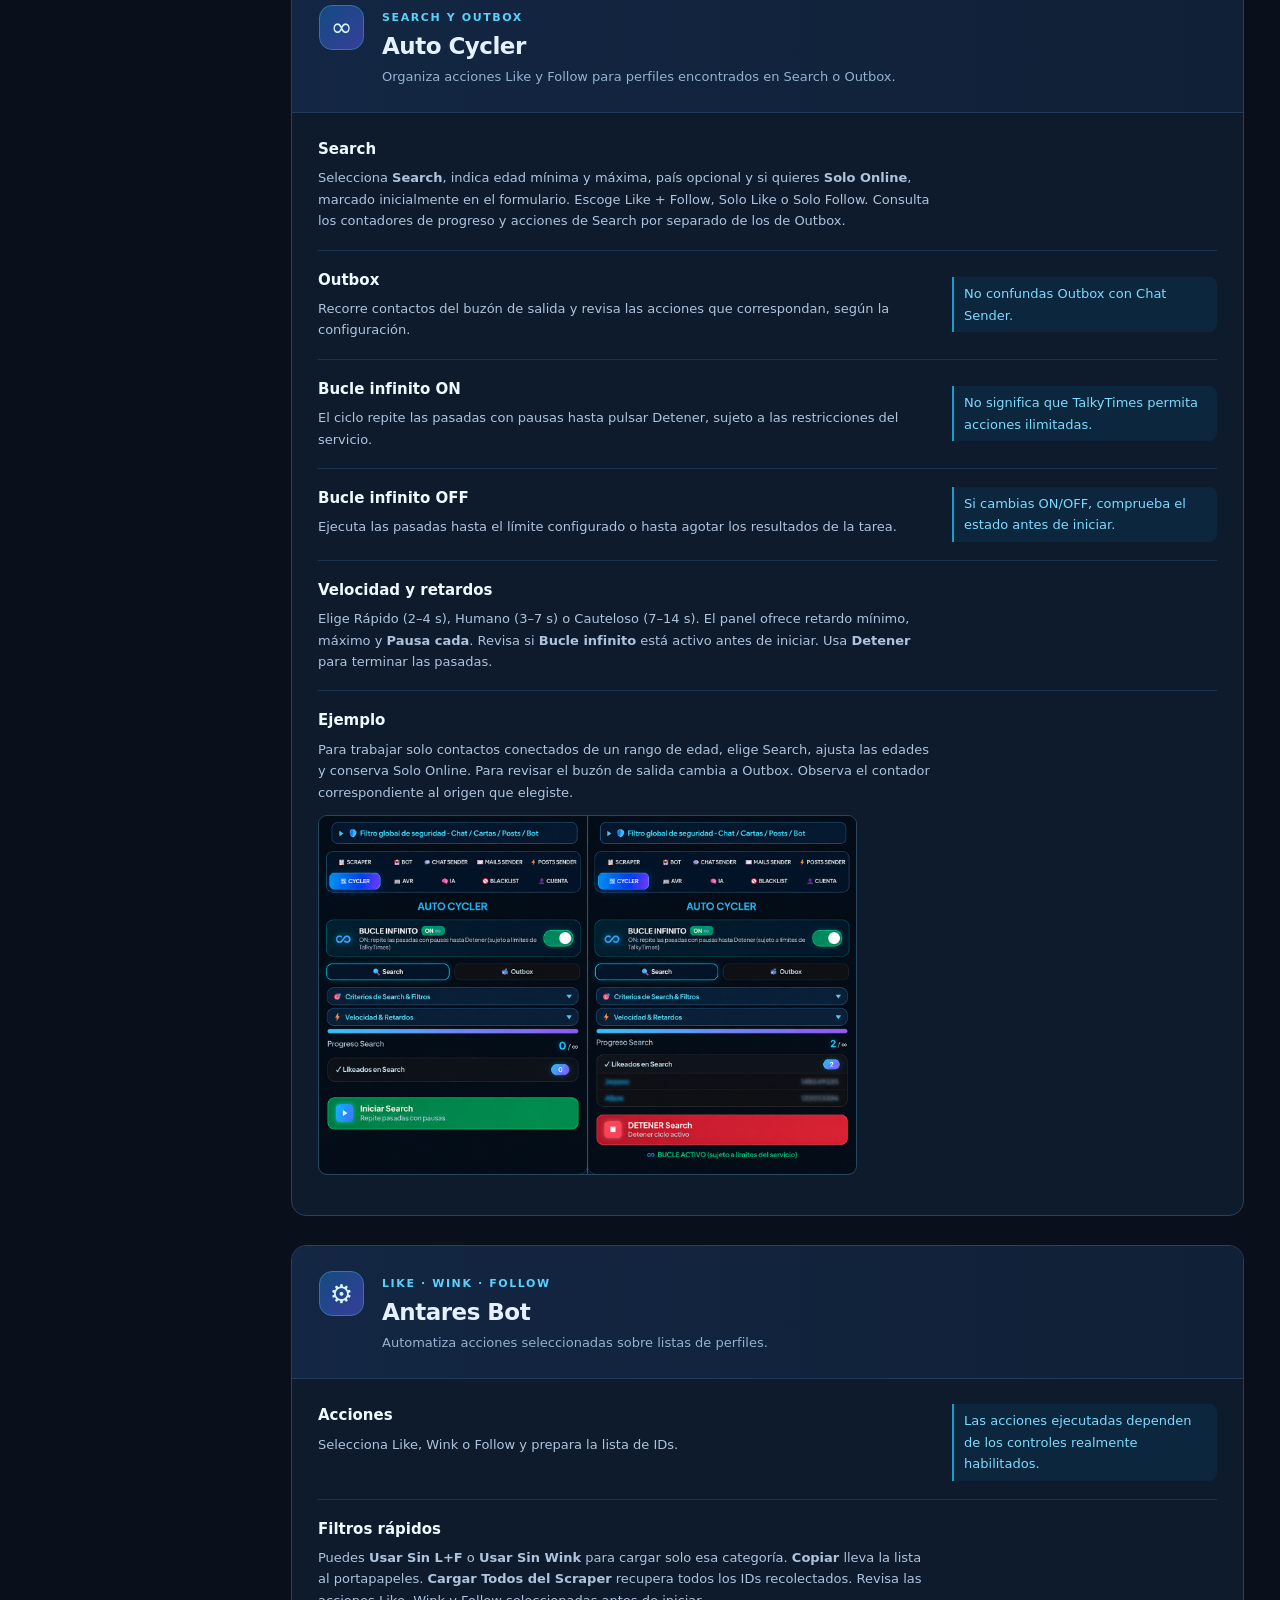
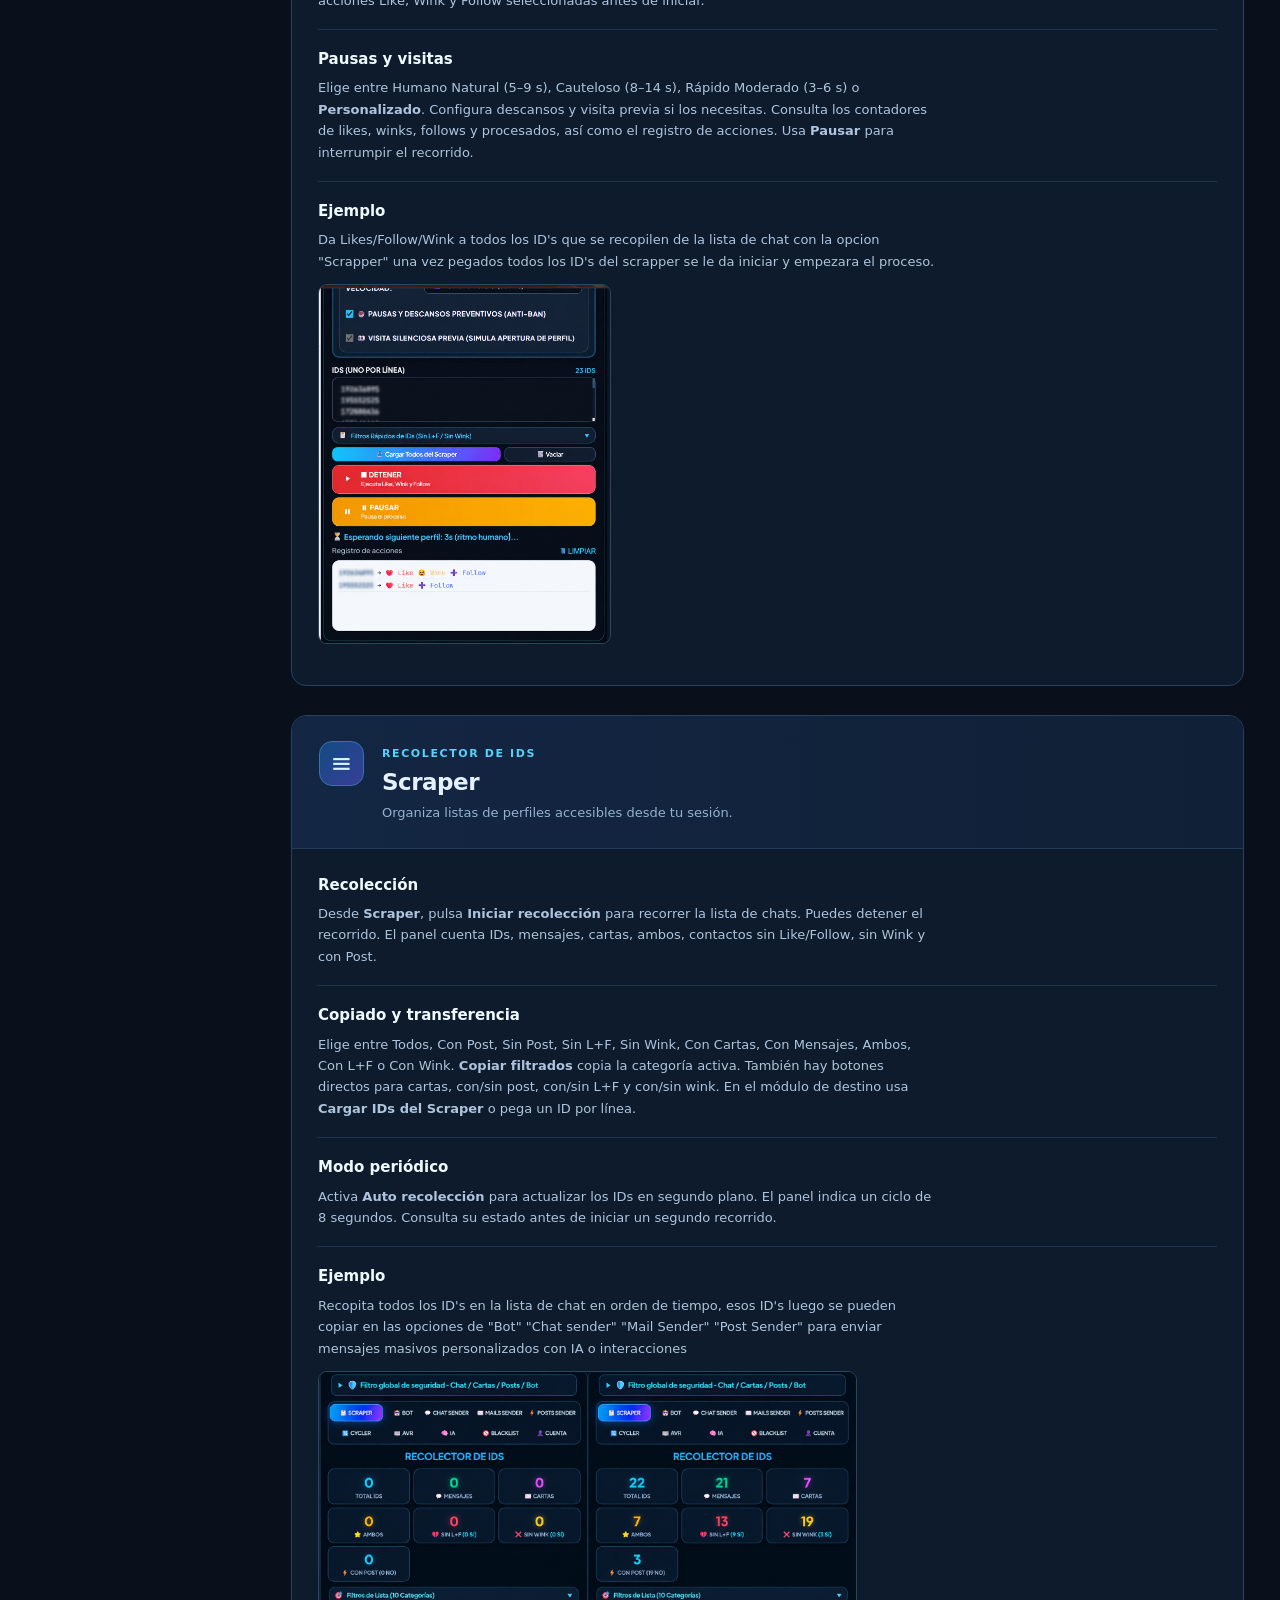
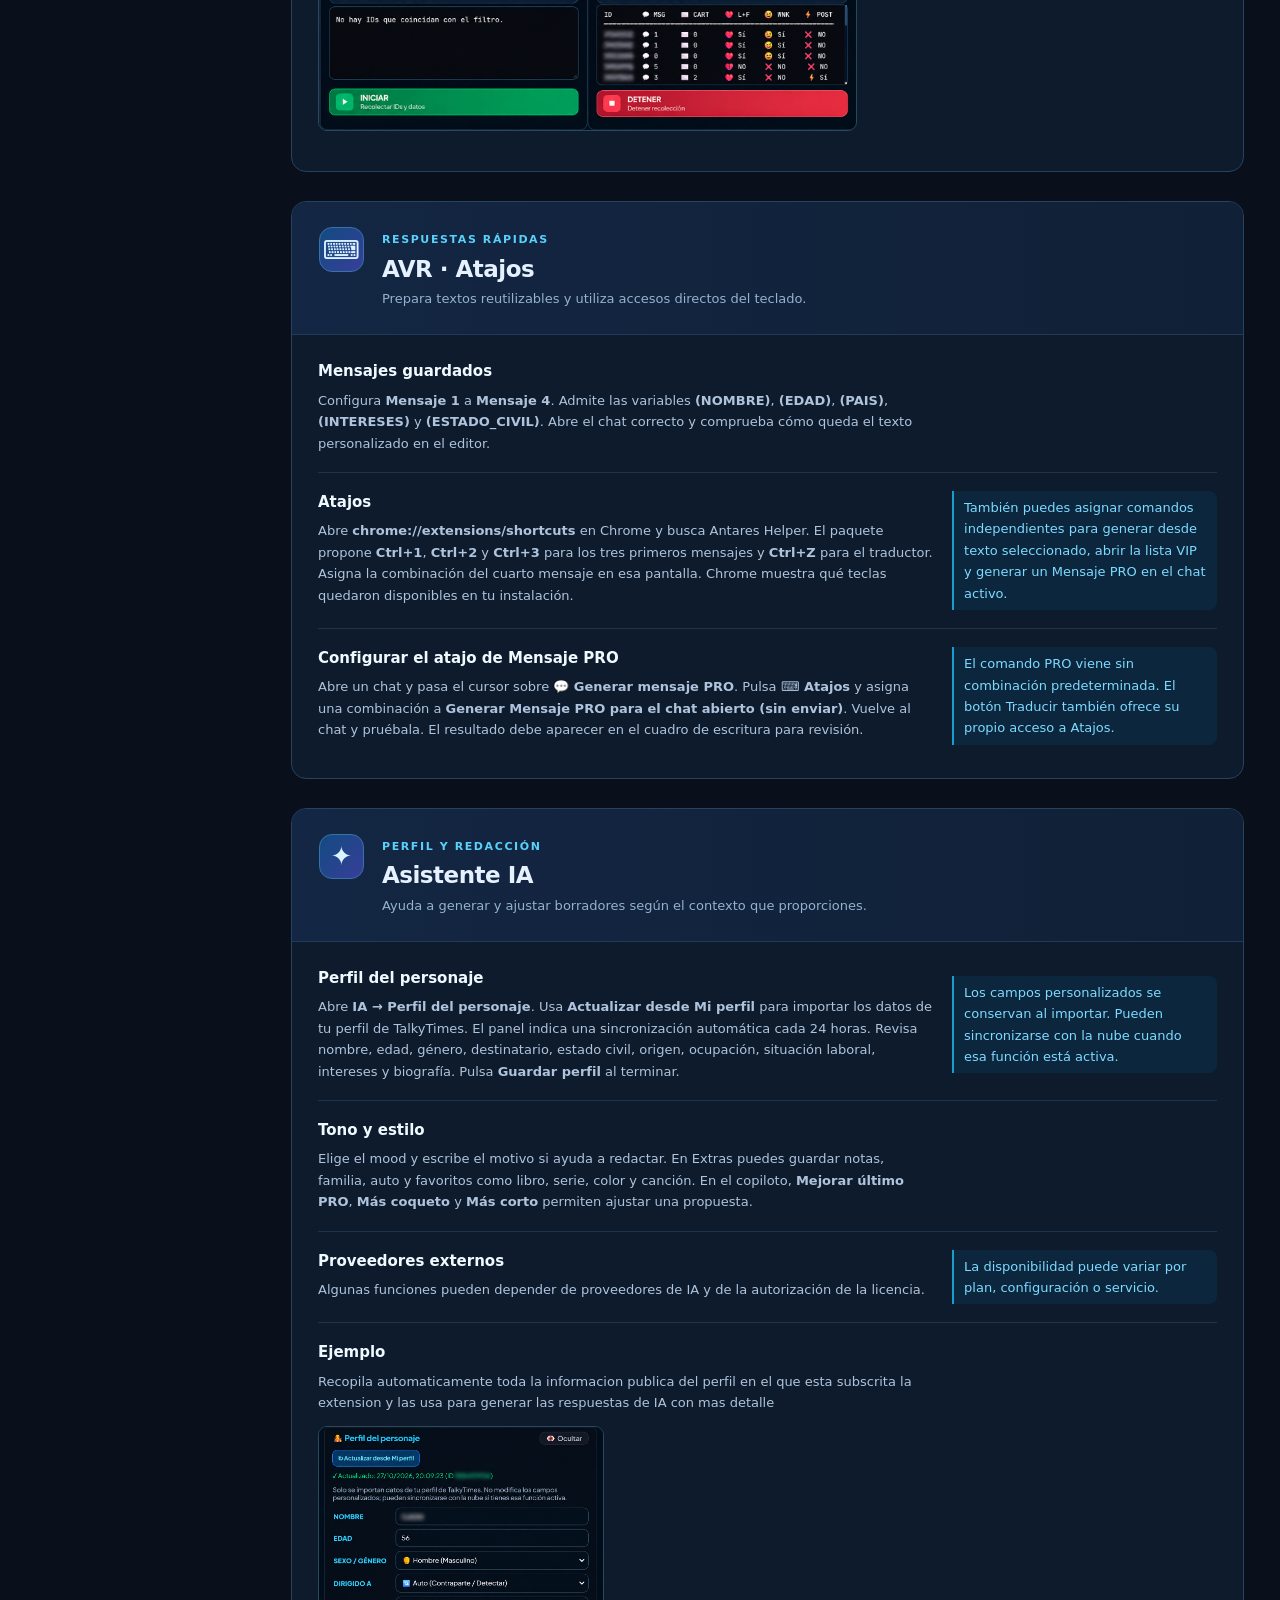
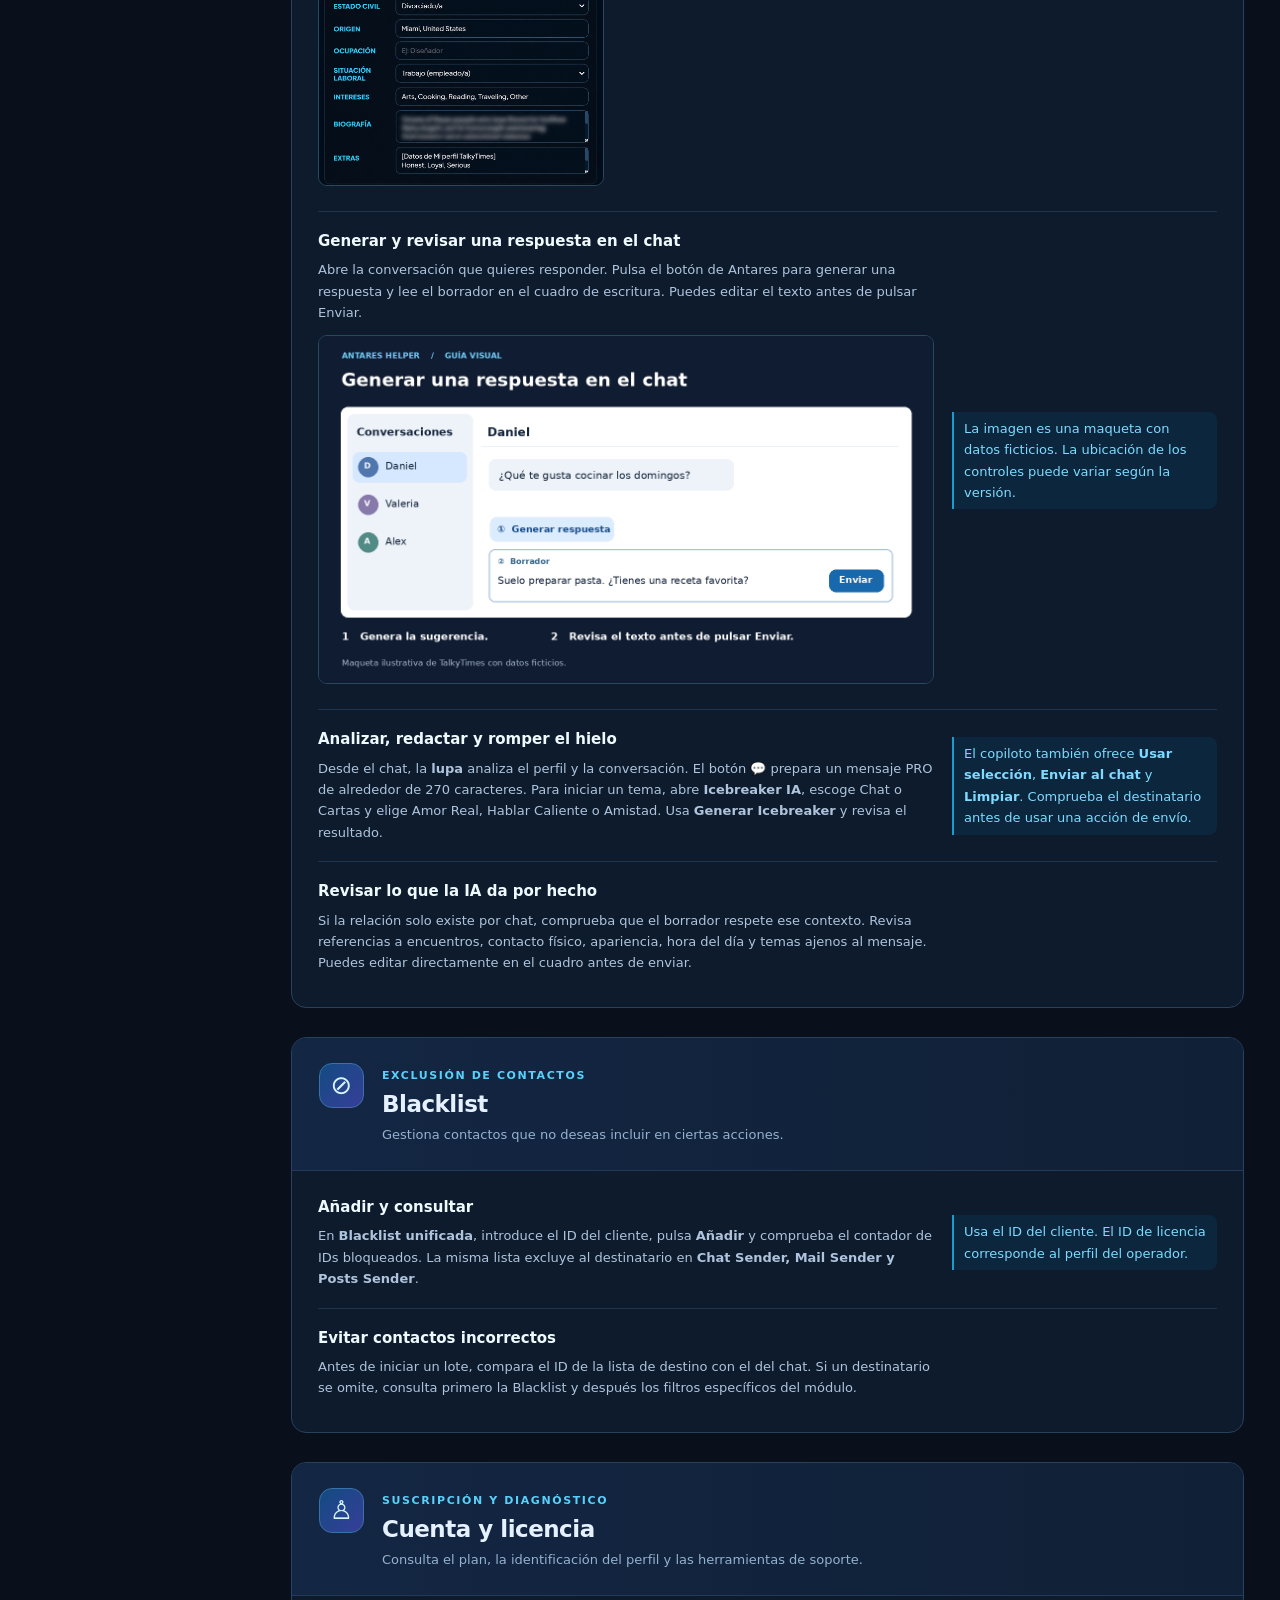
==== commit 7a376555: "Actualizar el manual del operador a Antares Helper 1.1.235" ====
--- a/index.html
+++ b/index.html
@@ -6,10 +6,10 @@
 <body><div class="page-shell"><aside class="sidebar" id="sidebar"><div class="brand"><span class="logo">AH</span><div><strong>Antares <em>Helper</em></strong><small>CENTRO DE AYUDA</small></div></div>
 <div class="side-head">GUÍA POR FUNCIONES</div><nav aria-label="Secciones de ayuda" id="navSections"></nav><div class="side-foot">Guía de uso · Antares Helper</div></aside>
 <main class="main"><div class="topbar"><button aria-controls="sidebar" aria-expanded="false" aria-label="Abrir menú" class="mobile-nav" id="menuBtn">☰</button><div class="top-name">Documentación / <strong>Funciones</strong></div><a class="outline-link" href="#errores">¿Tienes un problema?</a><a class="edit-link" href="/admin/" title="Acceso para editores autorizados">✎ Editar guía</a></div>
-<div class="inner"><div class="hero"><div class="hero-copy"><div class="pill" id="heroTag">GUÍA DE USO · V1.1.71</div><h1 id="heroHeading">Todo Antares,<span>explicado en un lugar.</span></h1><p id="heroSummary">Aprende para qué sirve cada herramienta, cómo configurarla y qué comprobar antes de iniciar un proceso.</p><a class="primary-link" href="#inicio">Comenzar a explorar <span>→</span></a></div><div aria-hidden="true" class="hero-design"><div class="visual-pill">ANTARES / HELP CENTER</div><div class="visual-symbol">?</div><div class="visual-grid"><i></i><i></i><i></i></div><div class="visual-foot">SEGURIDAD · ENVÍOS · ORGANIZACIÓN</div></div></div>
+<div class="inner"><div class="hero"><div class="hero-copy"><div class="pill" id="heroTag">GUÍA DE USO · V1.1.235</div><h1 id="heroHeading">Todo Antares,<span>explicado en un lugar.</span></h1><p id="heroSummary">Aprende para qué sirve cada herramienta, cómo configurarla y qué comprobar antes de iniciar un proceso.</p><a class="primary-link" href="#inicio">Comenzar a explorar <span>→</span></a></div><div aria-hidden="true" class="hero-design"><div class="visual-pill">ANTARES / HELP CENTER</div><div class="visual-symbol">?</div><div class="visual-grid"><i></i><i></i><i></i></div><div class="visual-foot">SEGURIDAD · ENVÍOS · ORGANIZACIÓN</div></div></div>
 <div class="search-wrap"><span aria-hidden="true">⌕</span><input aria-label="Buscar contenido de ayuda" autocomplete="off" id="searchInput" placeholder="Buscar una función, error o configuración…" type="search"/><kbd>BUSCAR</kbd></div><div class="results-bar" id="resultBar">Cargando documentación…</div>
 <div id="helpContent"></div><div class="empty" hidden="" id="emptyResults"><h2>Sin resultados</h2><p>Prueba otra palabra: “mensajes”, “borradores”, “verde”, “carta” o “filtro”.</p></div>
-<div class="bottom-note"><strong>Sobre esta guía</strong><p>La documentación describe las funciones incluidas o previstas en Antares Helper 1.1.71. Su disponibilidad depende de la licencia y configuración. Las funciones pueden necesitar validación con la versión actual de TalkyTimes. Esta página no ofrece garantías de entrega de mensajes, ingresos o ausencia de restricciones de la plataforma.</p></div>
+<div class="bottom-note"><strong>Sobre esta guía</strong><p>La documentación describe las herramientas revisadas en el paquete de Antares Helper 1.1.235. Su disponibilidad depende de la licencia y configuración. Las funciones pueden necesitar validación con la versión actual de TalkyTimes. Esta página no ofrece garantías de entrega de mensajes, ingresos o ausencia de restricciones de la plataforma.</p></div>
 <section class="extension-only" hidden="" id="externalConfig"><h2>Configurar enlace web desde Antares</h2><p>Cuando publiques este sitio, pega su dirección HTTPS aquí. El botón «Ayuda» de la extensión abrirá ese sitio; si dejas el campo vacío, continuará abriendo esta guía integrada.</p>
 <div class="config-row"><input aria-label="Dirección de ayuda externa" id="externalUrl" placeholder="https://nombre-del-sitio.netlify.app/" type="url"/><button id="saveExternalUrl">Guardar enlace</button></div><p class="config-msg" id="saveResult" role="status"></p></section>
 <footer>© 2026 Antares Helper · Manual de funciones · Sin formularios ni analítica propia</footer></div></main></div>
